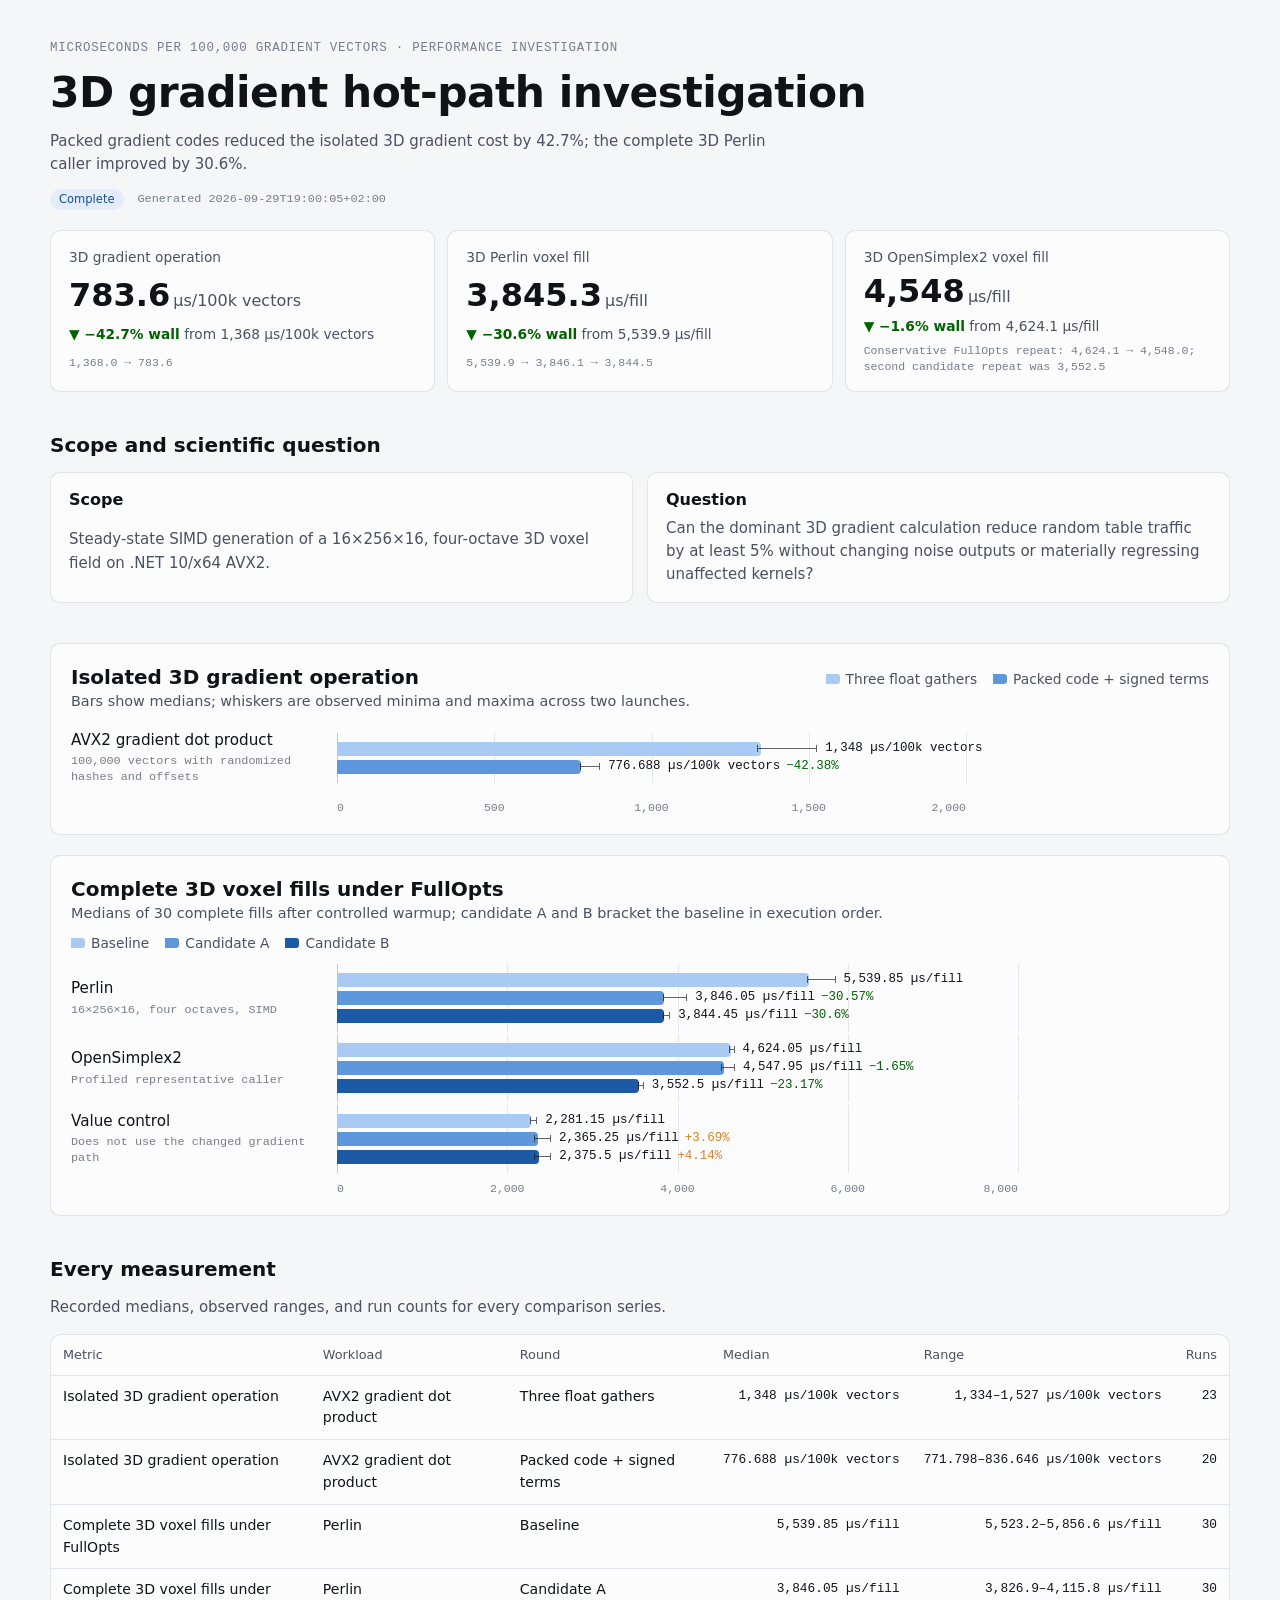
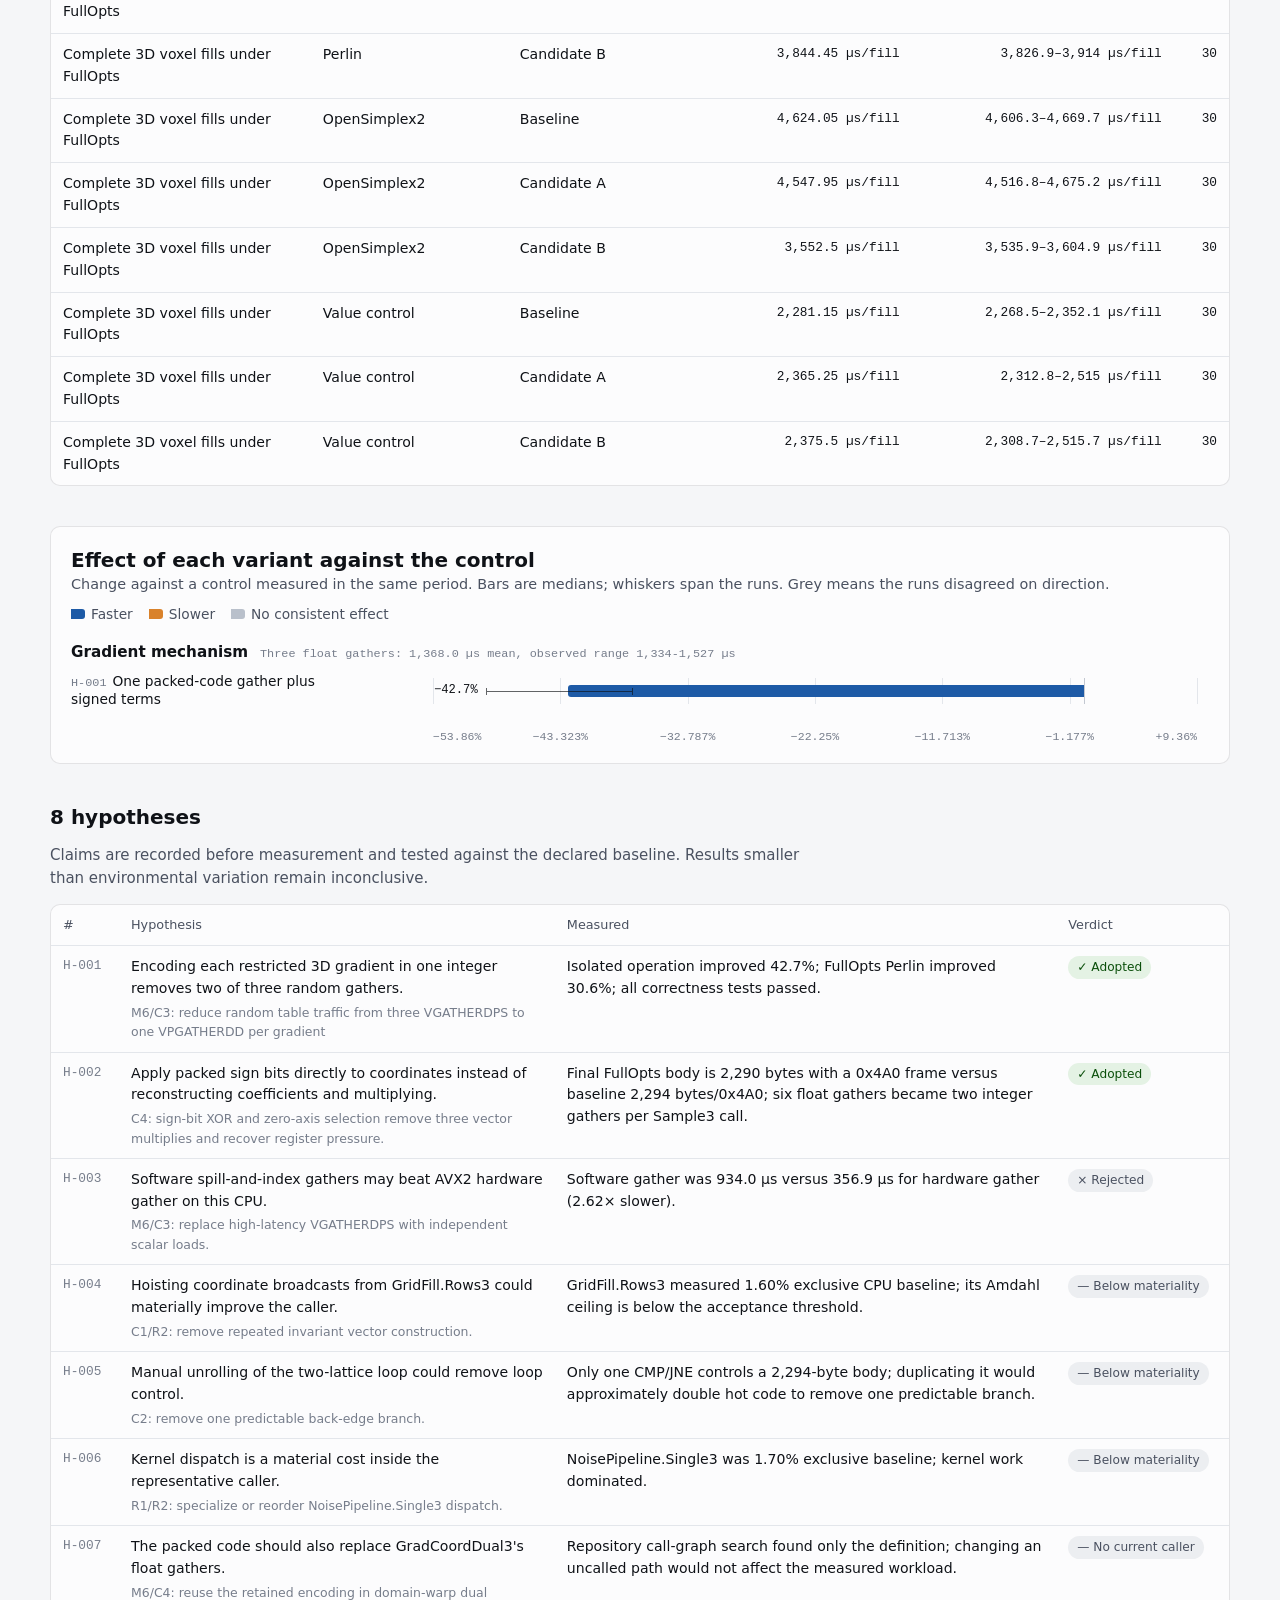
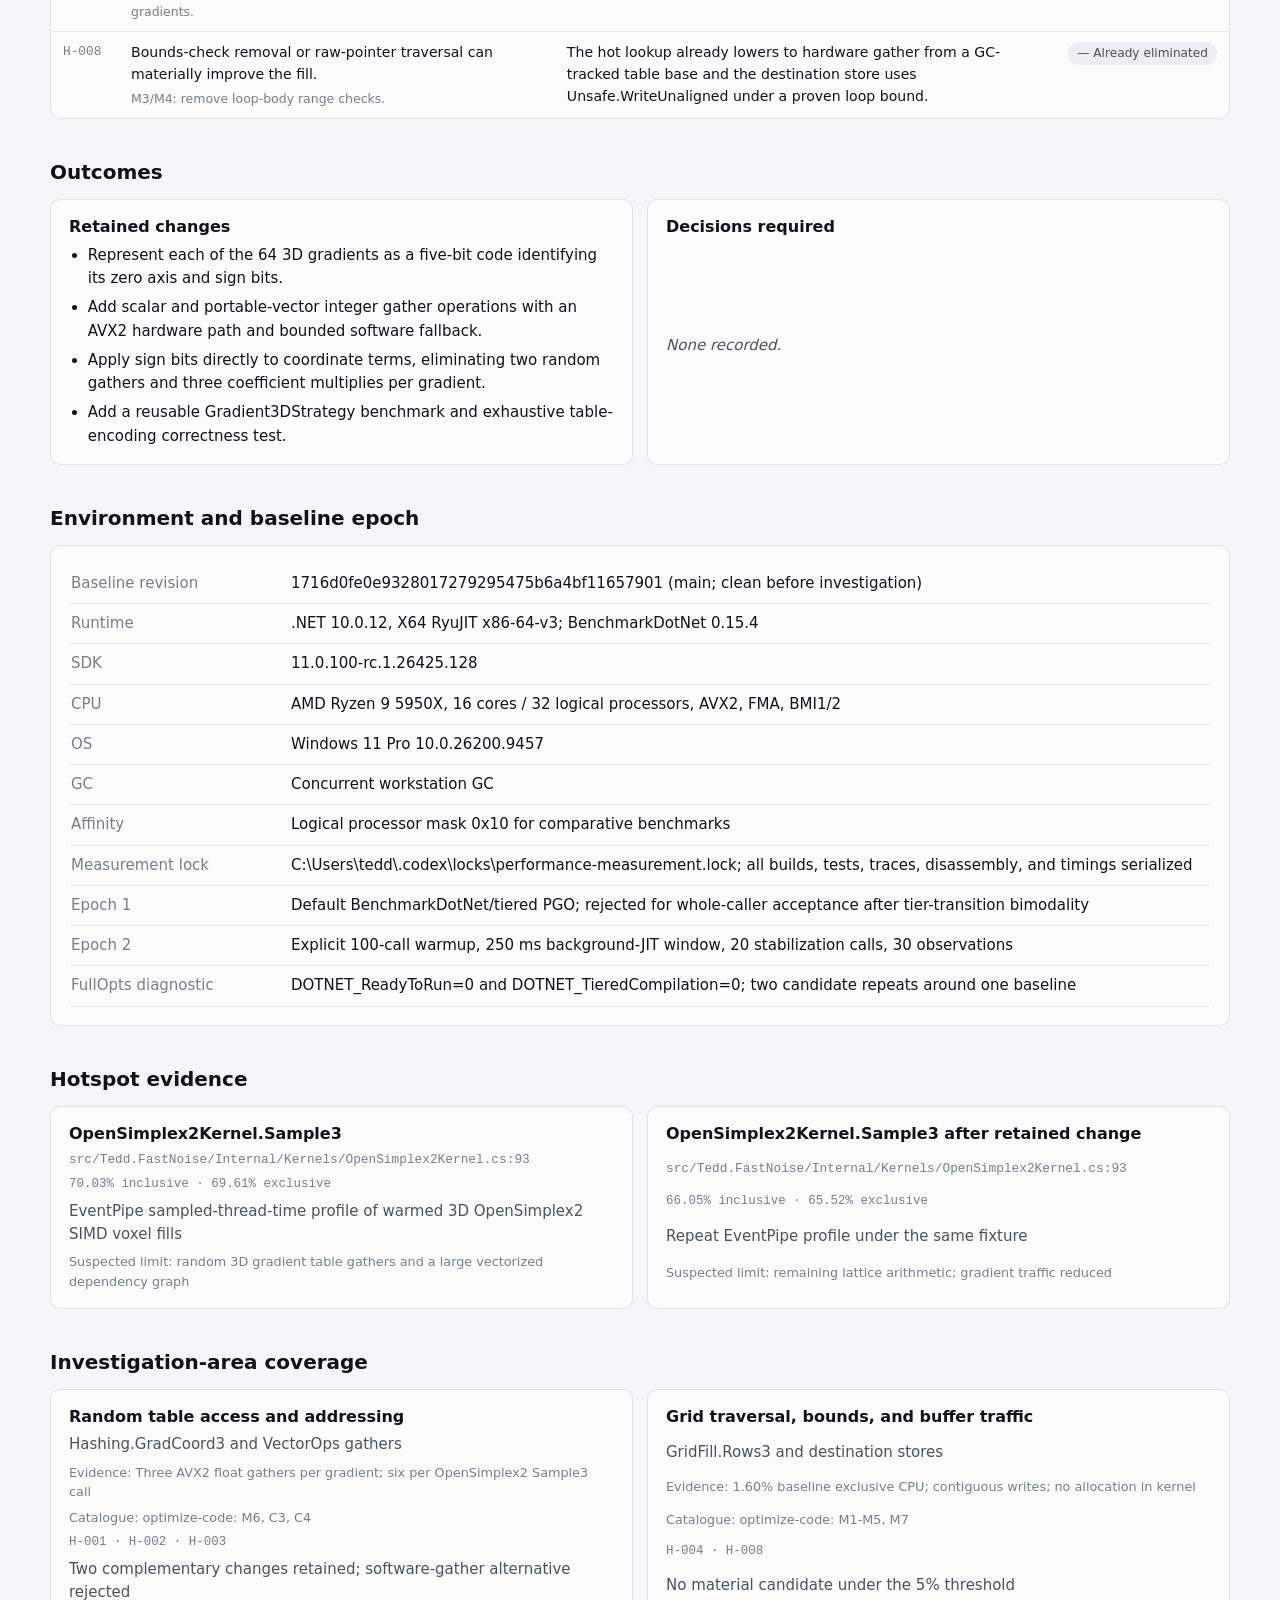
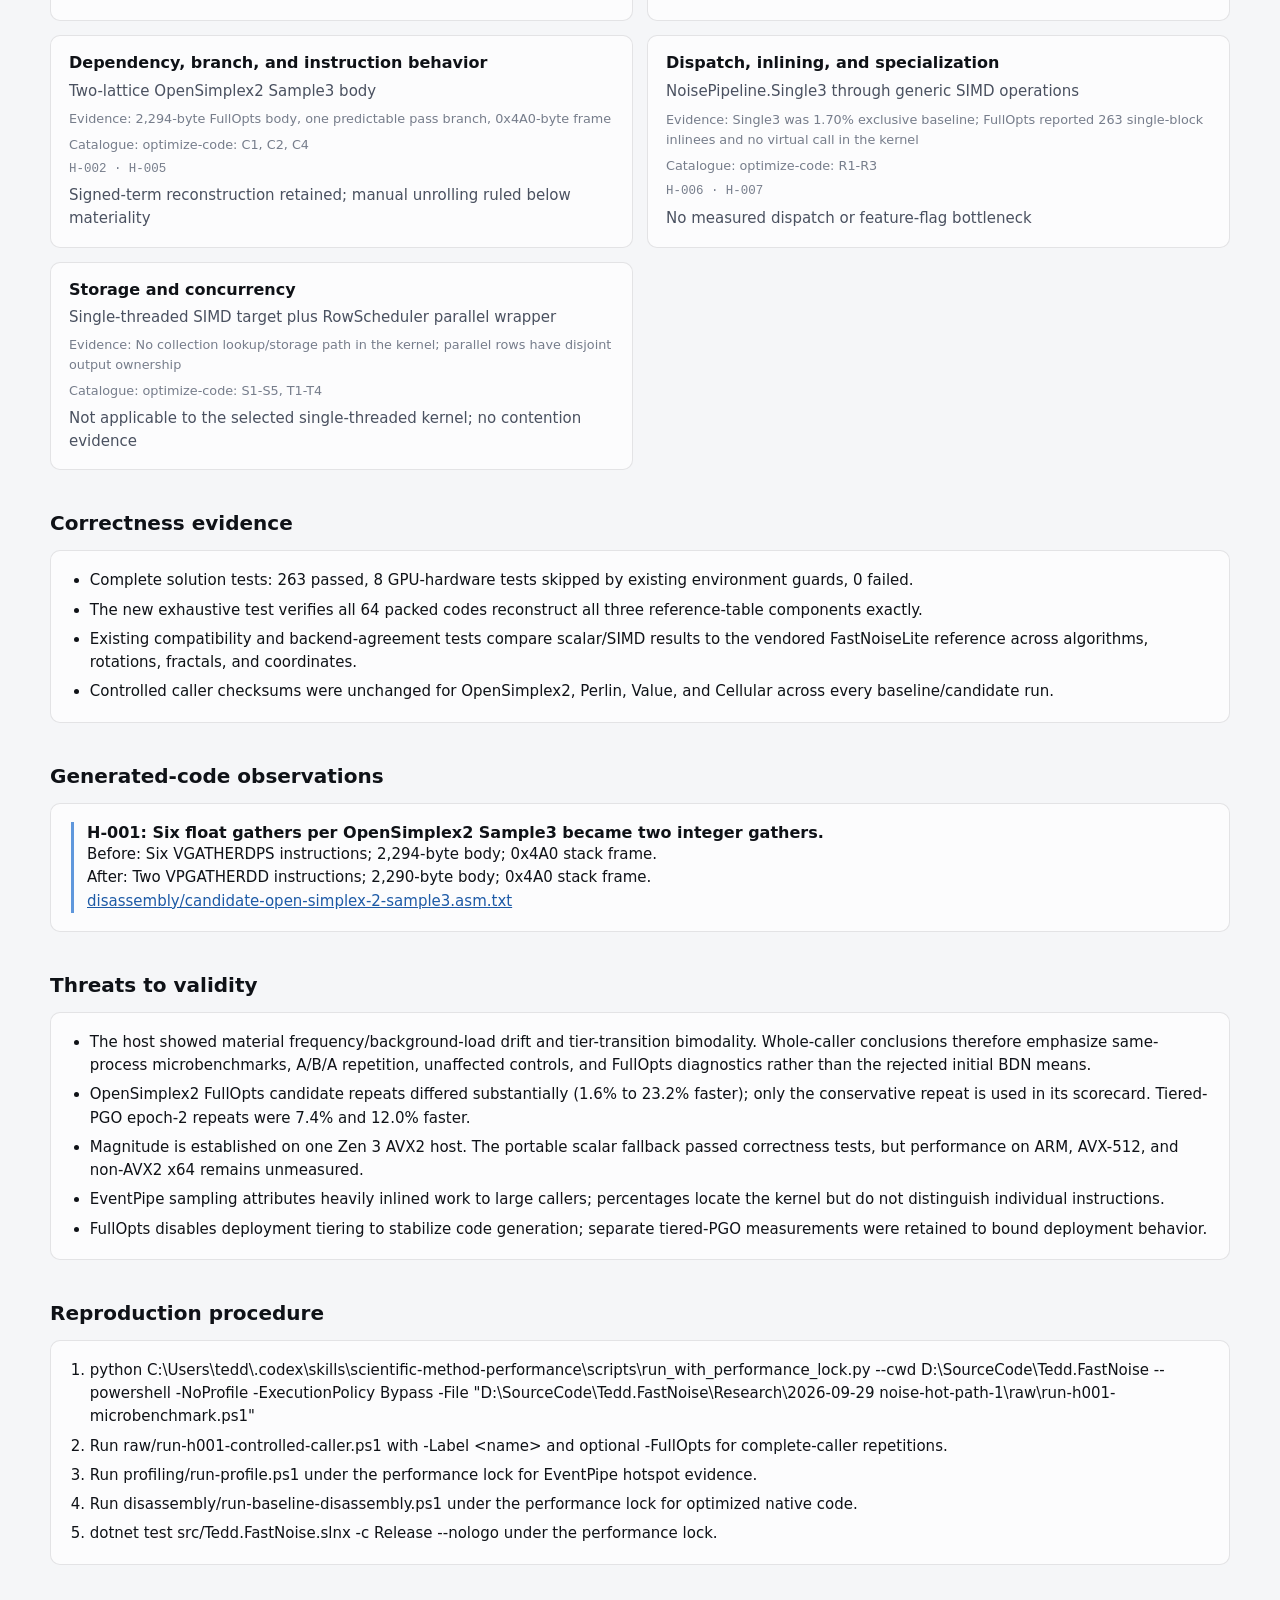
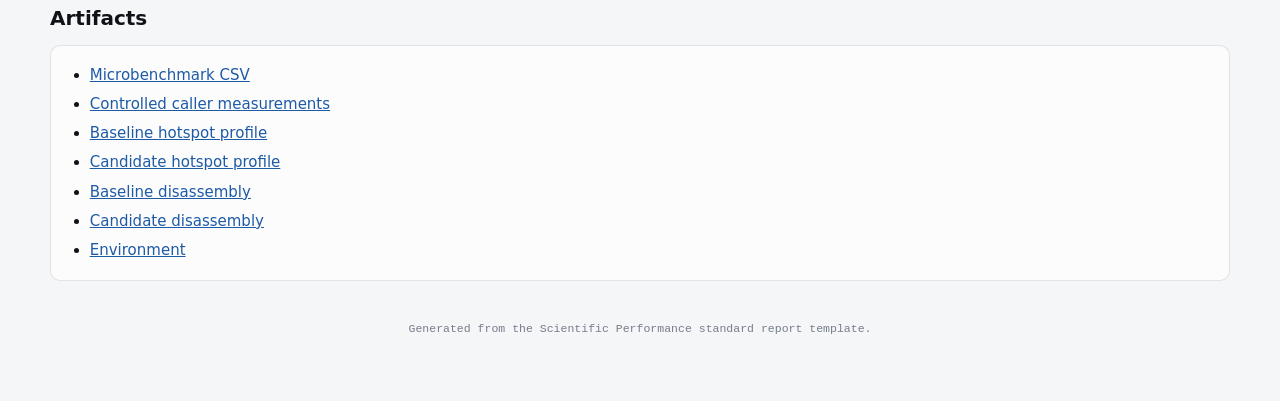
==== Research/2026-09-29 noise-hot-path-1/report.html @ 99c2c69d "Optimize 3D gradient gathers" ====
<!doctype html>
<html lang="en">
<head>
  <meta charset="utf-8">
  <meta name="viewport" content="width=device-width,initial-scale=1,viewport-fit=cover">
  <title>Scientific performance report</title>
  <style>
    :root {
      color-scheme: light;
      --page: #f5f6f8;
      --surface: #fcfcfd;
      --ink: #0f1217;
      --ink-2: #4a5160;
      --muted: #767d8b;
      --grid: #e3e6eb;
      --axis: #c3c8d1;
      --hairline: rgba(15, 18, 23, .10);
      --before: #a9cbf3;
      --mid: #5f97dc;
      --after: #1d5aa6;
      --good: #006300;
      --slower: #d9822b;
      --noeffect: #b9c0cb;
      --adopted-bg: #e4f2e4;
      --adopted-ink: #0b4f0b;
      --decision-bg: #fbf0da;
      --decision-ink: #6b4a00;
      --info-bg: #e3edfb;
      --info-ink: #184f95;
      --neutral-bg: #eceef1;
      --neutral-ink: #4a5160;
      --sans: "IBM Plex Sans", Inter, ui-sans-serif, system-ui, -apple-system, "Segoe UI", sans-serif;
      --mono: "IBM Plex Mono", "SFMono-Regular", Consolas, ui-monospace, monospace;
    }

    * { box-sizing: border-box; }
    body {
      margin: 0;
      padding: 40px 16px 64px;
      background: var(--page);
      color: var(--ink);
      font: 15px/1.55 var(--sans);
    }
    a { color: var(--after); overflow-wrap: anywhere; }
    code, .mono { font-family: var(--mono); font-size: .86em; }
    h1, h2, h3 { margin: 0; font-weight: 600; text-wrap: balance; }
    h1 { font-size: clamp(1.9rem, 1.25rem + 2vw, 2.65rem); line-height: 1.15; letter-spacing: -.012em; }
    h2 { font-size: 1.25rem; line-height: 1.3; }
    h3 { font-size: 1rem; line-height: 1.35; }
    p { margin: 0; }
    ul, ol { margin: 0; padding-left: 1.25em; display: grid; gap: 6px; }

    .wrap { max-width: 1180px; margin: 0 auto; display: grid; gap: 40px; }
    .report-head { display: grid; gap: 12px; }
    .eyebrow { font: .78rem/1.4 var(--mono); letter-spacing: .06em; text-transform: uppercase; color: var(--muted); }
    .lede { color: var(--ink-2); max-width: 78ch; }
    .meta { display: flex; flex-wrap: wrap; gap: 8px 14px; align-items: center; color: var(--muted); font: .74rem/1.4 var(--mono); }
    .report-status { display: inline-flex; padding: 2px 9px; border-radius: 999px; background: var(--info-bg); color: var(--info-ink); font: 500 .72rem/1.5 var(--sans); text-transform: capitalize; }

    .kpis { display: grid; grid-template-columns: repeat(auto-fit, minmax(210px, 1fr)); gap: 12px; margin-top: 8px; }
    .kpi, .card, .chart, .table-wrap, .panel {
      background: var(--surface);
      border: 1px solid var(--hairline);
      border-radius: 10px;
    }
    .kpi { padding: 16px 18px; display: grid; gap: 6px; }
    .kpi-label { color: var(--ink-2); font-size: .86rem; }
    .kpi-value { font-size: 2rem; font-weight: 600; line-height: 1.1; font-variant-numeric: tabular-nums; }
    .kpi-value small { margin-left: 3px; color: var(--ink-2); font-size: 1rem; font-weight: 500; }
    .kpi-delta { color: var(--ink-2); font-size: .86rem; }
    .kpi-delta strong { font-weight: 600; }
    .kpi-delta .good { color: var(--good); }
    .kpi-delta .bad { color: var(--slower); }
    .kpi-steps { color: var(--muted); font: .72rem/1.4 var(--mono); }

    section { display: grid; gap: 14px; }
    section > p { color: var(--ink-2); max-width: 82ch; }
    .panel { padding: 18px 20px; }
    .scope-grid, .evidence-grid, .outcome-grid { display: grid; grid-template-columns: repeat(2, minmax(0, 1fr)); gap: 14px; }
    .card { padding: 16px 18px; display: grid; gap: 6px; min-width: 0; }
    .card p { color: var(--ink-2); }
    .card .small, .small { color: var(--muted); font-size: .8rem; }
    .card .metric { font: 500 .78rem/1.4 var(--mono); color: var(--muted); }

    .charts { display: grid; gap: 20px; }
    .chart { margin: 0; padding: 20px 20px 16px; display: grid; gap: 16px; overflow-x: auto; overflow-y: hidden; }
    .chart-head { display: flex; flex-wrap: wrap; gap: 8px 24px; align-items: baseline; justify-content: space-between; }
    .chart-head p { color: var(--ink-2); font-size: .9rem; }
    .legend { display: flex; gap: 16px; flex-wrap: wrap; color: var(--ink-2); font-size: .86rem; }
    .legend span { display: inline-flex; align-items: center; gap: 6px; }
    .swatch { width: 14px; height: 10px; border-radius: 0 3px 3px 0; display: inline-block; background: var(--swatch); }

    .plot { display: grid; gap: 14px; }
    .chart-row { display: grid; grid-template-columns: minmax(160px, 250px) 1fr; gap: 16px; align-items: center; }
    .row-label { display: grid; gap: 2px; }
    .row-label b { font-weight: 500; font-size: .95rem; }
    .row-label small { color: var(--muted); font: .74rem/1.35 var(--mono); }
    .track { position: relative; min-width: 0; }
    .bar-plot-area { position: relative; display: grid; gap: 2px; margin-right: var(--bar-label-gutter, 0px); padding-block: 2px; }
    .gridline { position: absolute; z-index: 0; top: -6px; bottom: -6px; width: 1px; background: var(--grid); }
    .gridline.zero { background: var(--axis); }
    .bar-line { position: relative; height: 16px; }
    .bar { position: absolute; z-index: 1; left: 0; top: 1px; height: 14px; border-radius: 0 4px 4px 0; background: var(--bar-color); }
    .whisker { position: absolute; z-index: 2; top: 7px; height: 1px; background: var(--ink); opacity: .65; pointer-events: none; }
    .whisker::before, .whisker::after { content: ""; position: absolute; top: -3px; width: 1px; height: 7px; background: var(--ink); }
    .whisker::before { left: 0; }
    .whisker::after { right: 0; }
    .bar-value { position: absolute; z-index: 3; top: -1px; color: var(--ink-2); font: .78rem/1.4 var(--mono); white-space: nowrap; font-variant-numeric: tabular-nums; }
    .bar-value strong { color: var(--ink); font-weight: 500; }
    .bar-value .improve { color: var(--good); margin-left: 6px; }
    .bar-value .regress { color: var(--slower); margin-left: 6px; }
    .axis { display: grid; grid-template-columns: minmax(160px, 250px) 1fr; gap: 16px; }
    .axis-ticks { position: relative; height: 18px; color: var(--muted); font: .72rem/1.4 var(--mono); font-variant-numeric: tabular-nums; }
    .axis-ticks span { position: absolute; transform: translateX(-50%); }
    .axis-ticks span:first-child { transform: none; }
    .axis-ticks span:last-child { transform: translateX(-100%); }
    .axis .axis-ticks { margin-right: var(--bar-label-gutter, 0px); }

    .effects { display: grid; gap: 20px; }
    .effect-group { display: grid; gap: 8px; }
    .effect-head { display: flex; flex-wrap: wrap; gap: 4px 12px; align-items: baseline; }
    .effect-head b { font-weight: 600; font-size: .95rem; }
    .effect-head small { color: var(--muted); font: .74rem/1.4 var(--mono); }
    .effect-row { display: grid; grid-template-columns: minmax(170px, 290px) 1fr; gap: 16px; align-items: center; }
    .effect-label { font-size: .86rem; line-height: 1.3; }
    .effect-label .id { margin-right: 6px; color: var(--muted); font: .74rem/1.3 var(--mono); }
    .effect-track { position: relative; height: 18px; }
    .effect-plot-area { position: absolute; inset: 0 var(--effect-right-gutter, 0px) 0 var(--effect-left-gutter, 0px); }
    .effect-bar { position: absolute; z-index: 1; top: 3px; height: 12px; }
    .effect-bar.faster { background: var(--after); border-radius: 3px 0 0 3px; }
    .effect-bar.slower { background: var(--slower); border-radius: 0 3px 3px 0; }
    .effect-bar.mixed { background: var(--noeffect); }
    .effect-grid, .effect-zero { position: absolute; z-index: 0; top: -4px; bottom: -4px; width: 1px; background: var(--grid); }
    .effect-zero { background: var(--axis); }
    .effect-whisker { position: absolute; z-index: 2; top: 9px; height: 1px; background: var(--ink); opacity: .65; }
    .effect-whisker::before, .effect-whisker::after { content: ""; position: absolute; top: -3px; width: 1px; height: 7px; background: var(--ink); }
    .effect-whisker::before { left: 0; }
    .effect-whisker::after { right: 0; }
    .effect-value { position: absolute; z-index: 3; top: 0; color: var(--ink-2); font: .76rem/1.4 var(--mono); white-space: nowrap; font-variant-numeric: tabular-nums; }
    .effect-value strong { color: var(--ink); font-weight: 500; }
    .effect-axis { display: grid; grid-template-columns: minmax(170px, 290px) 1fr; gap: 16px; }
    .effect-axis .axis-ticks { margin-left: var(--effect-left-gutter, 0px); margin-right: var(--effect-right-gutter, 0px); }

    .table-wrap { overflow-x: auto; }
    table { width: 100%; border-collapse: collapse; font-size: .88rem; }
    th, td { padding: 10px 12px; border-bottom: 1px solid var(--grid); text-align: left; vertical-align: top; }
    thead th { color: var(--ink-2); font-size: .8rem; font-weight: 500; white-space: nowrap; }
    tbody tr:last-child td { border-bottom: 0; }
    td.id { color: var(--muted); font: .8rem/1.5 var(--mono); white-space: nowrap; }
    td.num { text-align: right; font: .8rem/1.5 var(--mono); white-space: nowrap; font-variant-numeric: tabular-nums; }
    .hypothesis-table { min-width: 820px; }
    .hypothesis-table th:nth-child(1) { width: 68px; }
    .hypothesis-table th:nth-child(2) { width: 37%; }
    .hypothesis-table th:nth-child(4) { width: 160px; }
    .cell-note { margin-top: 3px; color: var(--muted); font-size: .78rem; }
    .chip { display: inline-flex; align-items: center; gap: 5px; padding: 2px 9px; border-radius: 999px; font-size: .76rem; font-weight: 500; white-space: nowrap; }
    .chip.retained { background: var(--adopted-bg); color: var(--adopted-ink); }
    .chip.decision-required, .chip.inconclusive { background: var(--decision-bg); color: var(--decision-ink); }
    .chip.pending { background: var(--info-bg); color: var(--info-ink); }
    .chip.rejected, .chip.blocked, .chip.not-applicable { background: var(--neutral-bg); color: var(--neutral-ink); }

    dl { display: grid; grid-template-columns: minmax(150px, 220px) 1fr; margin: 0; }
    dt, dd { margin: 0; padding: 8px 0; border-bottom: 1px solid var(--grid); }
    dt { padding-right: 18px; color: var(--muted); font-weight: 500; }
    .code-note { padding-left: 13px; border-left: 3px solid var(--mid); }
    .code-note + .code-note { margin-top: 14px; }
    .empty { color: var(--muted); font-style: italic; }
    footer { color: var(--muted); text-align: center; font: .72rem/1.4 var(--mono); }

    @media (max-width: 700px) {
      body { padding: 24px 10px 48px; }
      .wrap { gap: 30px; }
      .kpis { grid-template-columns: repeat(2, minmax(0, 1fr)); gap: 8px; }
      .kpi { padding: 12px; }
      .kpi-value { font-size: 1.6rem; }
      .kpi-steps { display: none; }
      .scope-grid, .evidence-grid, .outcome-grid { grid-template-columns: 1fr; }
      .chart { padding: 16px 12px 14px; }
      .chart-row, .axis, .effect-row, .effect-axis { grid-template-columns: 1fr; gap: 5px; }
      .axis > div:first-child, .effect-axis > div:first-child { display: none; }
      .effect-value .secondary { display: none; }
      dl { grid-template-columns: 1fr; }
      dt { padding-bottom: 0; border-bottom: 0; }
    }

    @media print {
      body { padding: 0; background: #fff; font-size: 11px; }
      .wrap { max-width: none; gap: 18px; }
      .chart, .table-wrap, .panel, .kpi, .card { break-inside: avoid; background: #fff; }
      a { color: inherit; text-decoration: none; }
    }
  </style>
</head>
<body>
  <main class="wrap">
    <header class="report-head">
      <p class="eyebrow" id="eyebrow"></p>
      <h1 id="title"></h1>
      <p class="lede" id="headline"></p>
      <div class="meta"><span class="report-status" id="status"></span><span id="generated"></span></div>
      <div class="kpis" id="scorecards" aria-label="Performance outcomes"></div>
    </header>

    <section>
      <h2>Scope and scientific question</h2>
      <div class="scope-grid">
        <article class="card"><h3>Scope</h3><p id="scope"></p></article>
        <article class="card"><h3>Question</h3><p id="question"></p></article>
      </div>
    </section>

    <div class="charts" id="charts"></div>

    <section id="measurements-section">
      <h2>Every measurement</h2>
      <p>Recorded medians, observed ranges, and run counts for every comparison series.</p>
      <div class="table-wrap"><table id="measurements-table"><thead><tr><th>Metric</th><th>Workload</th><th>Round</th><th class="num">Median</th><th class="num">Range</th><th class="num">Runs</th></tr></thead><tbody></tbody></table></div>
    </section>

    <figure class="chart" id="effects-chart">
      <div class="chart-head">
        <div><h2>Effect of each variant against the control</h2><p>Change against a control measured in the same period. Bars are medians; whiskers span the runs. Grey means the runs disagreed on direction.</p></div>
        <div class="legend" aria-hidden="true"><span><i class="swatch" style="--swatch:var(--after)"></i>Faster</span><span><i class="swatch" style="--swatch:var(--slower)"></i>Slower</span><span><i class="swatch" style="--swatch:var(--noeffect)"></i>No consistent effect</span></div>
      </div>
      <div class="effects" id="effects"></div>
    </figure>

    <section>
      <h2 id="hypothesis-title">Hypotheses</h2>
      <p>Claims are recorded before measurement and tested against the declared baseline. Results smaller than environmental variation remain inconclusive.</p>
      <div class="table-wrap"><table class="hypothesis-table"><thead><tr><th>#</th><th>Hypothesis</th><th>Measured</th><th>Verdict</th></tr></thead><tbody id="hypotheses"></tbody></table></div>
    </section>

    <section>
      <h2>Outcomes</h2>
      <div class="outcome-grid">
        <article class="card"><h3>Retained changes</h3><div id="retainedChanges"></div></article>
        <article class="card"><h3>Decisions required</h3><div id="decisions"></div></article>
      </div>
    </section>

    <section>
      <h2>Environment and baseline epoch</h2>
      <div class="panel"><dl id="environment"></dl></div>
    </section>

    <section>
      <h2>Hotspot evidence</h2>
      <div class="evidence-grid" id="hotspots"></div>
    </section>

    <section>
      <h2>Investigation-area coverage</h2>
      <div class="evidence-grid" id="areas"></div>
    </section>

    <section>
      <h2>Correctness evidence</h2>
      <div class="panel" id="correctness"></div>
    </section>

    <section>
      <h2>Generated-code observations</h2>
      <div class="panel" id="generatedCode"></div>
    </section>

    <section>
      <h2>Threats to validity</h2>
      <div class="panel" id="validityThreats"></div>
    </section>

    <section>
      <h2>Reproduction procedure</h2>
      <div class="panel" id="reproduction"></div>
    </section>

    <section>
      <h2>Artifacts</h2>
      <div class="panel" id="artifacts"></div>
    </section>

    <footer>Generated from the Scientific Performance standard report template.</footer>
  </main>

  <script id="report-data" type="application/json">{"title":"3D gradient hot-path investigation","generatedAt":"2026-09-29T19:00:05+02:00","status":"complete","scope":"Steady-state SIMD generation of a 16×256×16, four-octave 3D voxel field on .NET 10/x64 AVX2.","question":"Can the dominant 3D gradient calculation reduce random table traffic by at least 5% without changing noise outputs or materially regressing unaffected kernels?","primaryMetric":"microseconds per 100,000 gradient vectors","summary":{"baseline":1368.0,"final":783.6,"unit":"µs/100k vectors","changePercent":-42.7,"headline":"Packed gradient codes reduced the isolated 3D gradient cost by 42.7%; the complete 3D Perlin caller improved by 30.6%."},"scorecards":[{"title":"3D gradient operation","value":783.6,"unit":"µs/100k vectors","wallChangePercent":-42.7,"baseline":1368.0,"progression":"1,368.0 → 783.6"},{"title":"3D Perlin voxel fill","value":3845.3,"unit":"µs/fill","wallChangePercent":-30.6,"baseline":5539.9,"progression":"5,539.9 → 3,846.1 → 3,844.5"},{"title":"3D OpenSimplex2 voxel fill","value":4548.0,"unit":"µs/fill","wallChangePercent":-1.6,"baseline":4624.1,"progression":"Conservative FullOpts repeat: 4,624.1 → 4,548.0; second candidate repeat was 3,552.5"}],"environment":[{"label":"Baseline revision","value":"1716d0fe0e9328017279295475b6a4bf11657901 (main; clean before investigation)"},{"label":"Runtime","value":".NET 10.0.12, X64 RyuJIT x86-64-v3; BenchmarkDotNet 0.15.4"},{"label":"SDK","value":"11.0.100-rc.1.26425.128"},{"label":"CPU","value":"AMD Ryzen 9 5950X, 16 cores / 32 logical processors, AVX2, FMA, BMI1/2"},{"label":"OS","value":"Windows 11 Pro 10.0.26200.9457"},{"label":"GC","value":"Concurrent workstation GC"},{"label":"Affinity","value":"Logical processor mask 0x10 for comparative benchmarks"},{"label":"Measurement lock","value":"C:\\Users\\tedd\\.codex\\locks\\performance-measurement.lock; all builds, tests, traces, disassembly, and timings serialized"},{"label":"Epoch 1","value":"Default BenchmarkDotNet/tiered PGO; rejected for whole-caller acceptance after tier-transition bimodality"},{"label":"Epoch 2","value":"Explicit 100-call warmup, 250 ms background-JIT window, 20 stabilization calls, 30 observations"},{"label":"FullOpts diagnostic","value":"DOTNET_ReadyToRun=0 and DOTNET_TieredCompilation=0; two candidate repeats around one baseline"}],"hotspots":[{"name":"OpenSimplex2Kernel.Sample3","location":"src/Tedd.FastNoise/Internal/Kernels/OpenSimplex2Kernel.cs:93","inclusivePercent":70.03,"exclusivePercent":69.61,"evidence":"EventPipe sampled-thread-time profile of warmed 3D OpenSimplex2 SIMD voxel fills","limit":"random 3D gradient table gathers and a large vectorized dependency graph"},{"name":"OpenSimplex2Kernel.Sample3 after retained change","location":"src/Tedd.FastNoise/Internal/Kernels/OpenSimplex2Kernel.cs:93","inclusivePercent":66.05,"exclusivePercent":65.52,"evidence":"Repeat EventPipe profile under the same fixture","limit":"remaining lattice arithmetic; gradient traffic reduced"}],"areas":[{"name":"Random table access and addressing","boundary":"Hashing.GradCoord3 and VectorOps gathers","evidence":"Three AVX2 float gathers per gradient; six per OpenSimplex2 Sample3 call","catalogue":"optimize-code: M6, C3, C4","hypothesisIds":["H-001","H-002","H-003"],"disposition":"Two complementary changes retained; software-gather alternative rejected"},{"name":"Grid traversal, bounds, and buffer traffic","boundary":"GridFill.Rows3 and destination stores","evidence":"1.60% baseline exclusive CPU; contiguous writes; no allocation in kernel","catalogue":"optimize-code: M1-M5, M7","hypothesisIds":["H-004","H-008"],"disposition":"No material candidate under the 5% threshold"},{"name":"Dependency, branch, and instruction behavior","boundary":"Two-lattice OpenSimplex2 Sample3 body","evidence":"2,294-byte FullOpts body, one predictable pass branch, 0x4A0-byte frame","catalogue":"optimize-code: C1, C2, C4","hypothesisIds":["H-002","H-005"],"disposition":"Signed-term reconstruction retained; manual unrolling ruled below materiality"},{"name":"Dispatch, inlining, and specialization","boundary":"NoisePipeline.Single3 through generic SIMD operations","evidence":"Single3 was 1.70% exclusive baseline; FullOpts reported 263 single-block inlinees and no virtual call in the kernel","catalogue":"optimize-code: R1-R3","hypothesisIds":["H-006","H-007"],"disposition":"No measured dispatch or feature-flag bottleneck"},{"name":"Storage and concurrency","boundary":"Single-threaded SIMD target plus RowScheduler parallel wrapper","evidence":"No collection lookup/storage path in the kernel; parallel rows have disjoint output ownership","catalogue":"optimize-code: S1-S5, T1-T4","hypothesisIds":[],"disposition":"Not applicable to the selected single-threaded kernel; no contention evidence"}],"series":[{"title":"Isolated 3D gradient operation","description":"Bars show medians; whiskers are observed minima and maxima across two launches.","unit":"µs/100k vectors","lowerIsBetter":true,"rounds":["Three float gathers","Packed code + signed terms"],"rows":[{"label":"AVX2 gradient dot product","detail":"100,000 vectors with randomized hashes and offsets","measurements":[{"median":1348.0,"min":1334.0,"max":1527.0,"n":23},{"median":776.688,"min":771.798,"max":836.646,"n":20,"changePercent":-42.38}]}]},{"title":"Complete 3D voxel fills under FullOpts","description":"Medians of 30 complete fills after controlled warmup; candidate A and B bracket the baseline in execution order.","unit":"µs/fill","lowerIsBetter":true,"rounds":["Baseline","Candidate A","Candidate B"],"rows":[{"label":"Perlin","detail":"16×256×16, four octaves, SIMD","measurements":[{"median":5539.85,"min":5523.2,"max":5856.6,"n":30},{"median":3846.05,"min":3826.9,"max":4115.8,"n":30,"changePercent":-30.57},{"median":3844.45,"min":3826.9,"max":3914.0,"n":30,"changePercent":-30.6}]},{"label":"OpenSimplex2","detail":"Profiled representative caller","measurements":[{"median":4624.05,"min":4606.3,"max":4669.7,"n":30},{"median":4547.95,"min":4516.8,"max":4675.2,"n":30,"changePercent":-1.65},{"median":3552.5,"min":3535.9,"max":3604.9,"n":30,"changePercent":-23.17}]},{"label":"Value control","detail":"Does not use the changed gradient path","measurements":[{"median":2281.15,"min":2268.5,"max":2352.1,"n":30},{"median":2365.25,"min":2312.8,"max":2515.0,"n":30,"changePercent":3.69},{"median":2375.5,"min":2308.7,"max":2515.7,"n":30,"changePercent":4.14}]}]}],"effectGroups":[{"name":"Gradient mechanism","control":"Three float gathers: 1,368.0 µs mean, observed range 1,334-1,527 µs","items":[{"hypothesisId":"H-001","label":"One packed-code gather plus signed terms","effect":-0.427,"range":[-0.495,-0.373],"note":"AVX2; same-process BenchmarkDotNet comparison"}]}],"hypotheses":[{"id":"H-001","claim":"Encoding each restricted 3D gradient in one integer removes two of three random gathers.","mechanism":"M6/C3: reduce random table traffic from three VGATHERDPS to one VPGATHERDD per gradient","prediction":"At least 5% lower median gradient time and complete 3D caller time.","falsification":"Less than 5% repeatable gain, changed outputs, or a material control regression.","change":"Added GradientCodes3D and integer gather support; GradCoord3 decodes one packed code.","result":"Isolated operation improved 42.7%; FullOpts Perlin improved 30.6%; all correctness tests passed.","effectPercent":-42.7,"state":"retained","decision":"Adopted","evidence":["raw/h001-gradient-bdn/results/Tedd.FastNoise.Benchmark.Benchmarks.Gradient3DStrategy-report.csv","disassembly/candidate-open-simplex-2-sample3.asm.txt"],"risks":["AVX2-specific magnitude; software fallback is correctness-tested but not separately benchmarked on ARM/AVX-512 hardware."]},{"id":"H-002","parentId":"H-001","claim":"Apply packed sign bits directly to coordinates instead of reconstructing coefficients and multiplying.","mechanism":"C4: sign-bit XOR and zero-axis selection remove three vector multiplies and recover register pressure.","prediction":"Preserve H-001's gather reduction without increasing the OpenSimplex2 frame or code size.","falsification":"A larger frame/code body, output mismatch, or loss of caller benefit.","change":"Decode gradient signs with FlipSign on xd/yd/zd and select only the zero component.","result":"Final FullOpts body is 2,290 bytes with a 0x4A0 frame versus baseline 2,294 bytes/0x4A0; six float gathers became two integer gathers per Sample3 call.","state":"retained","decision":"Adopted","evidence":["disassembly/baseline-open-simplex-2-sample3.asm.txt","disassembly/candidate-open-simplex-2-sample3.asm.txt"],"risks":[]},{"id":"H-003","claim":"Software spill-and-index gathers may beat AVX2 hardware gather on this CPU.","mechanism":"M6/C3: replace high-latency VGATHERDPS with independent scalar loads.","prediction":"Lower GatherStrategy time than the shipped AVX2 path.","falsification":"Software gather is slower beyond noise.","change":"No library change; compared existing VectorOps.GatherSoftware control.","result":"Software gather was 934.0 µs versus 356.9 µs for hardware gather (2.62× slower).","effectPercent":161.7,"state":"rejected","decision":"Rejected","evidence":["raw/baseline-bdn/gather/results/Tedd.FastNoise.Benchmark.Benchmarks.GatherStrategy-report.csv"],"risks":[]},{"id":"H-004","claim":"Hoisting coordinate broadcasts from GridFill.Rows3 could materially improve the caller.","mechanism":"C1/R2: remove repeated invariant vector construction.","prediction":"At least 5% complete-caller reduction.","falsification":"Grid traversal has less than 5% exclusive contribution.","change":"None.","result":"GridFill.Rows3 measured 1.60% exclusive CPU baseline; its Amdahl ceiling is below the acceptance threshold.","state":"not-applicable","decision":"Below materiality","evidence":["profiling/voxel-open-simplex-2-topn.txt"],"risks":[]},{"id":"H-005","claim":"Manual unrolling of the two-lattice loop could remove loop control.","mechanism":"C2: remove one predictable back-edge branch.","prediction":"At least 5% complete-caller reduction.","falsification":"The removable control is negligible relative to duplicated kernel code.","change":"None.","result":"Only one CMP/JNE controls a 2,294-byte body; duplicating it would approximately double hot code to remove one predictable branch.","state":"not-applicable","decision":"Below materiality","evidence":["disassembly/baseline-open-simplex-2-sample3.asm.txt"],"risks":[]},{"id":"H-006","claim":"Kernel dispatch is a material cost inside the representative caller.","mechanism":"R1/R2: specialize or reorder NoisePipeline.Single3 dispatch.","prediction":"Dispatch contributes at least 5% exclusive CPU.","falsification":"Measured exclusive contribution below 5% with direct kernel attribution dominant.","change":"None.","result":"NoisePipeline.Single3 was 1.70% exclusive baseline; kernel work dominated.","state":"not-applicable","decision":"Below materiality","evidence":["profiling/voxel-open-simplex-2-topn.txt"],"risks":[]},{"id":"H-007","claim":"The packed code should also replace GradCoordDual3's float gathers.","mechanism":"M6/C4: reuse the retained encoding in domain-warp dual gradients.","prediction":"Improve an exercised application caller.","falsification":"No production caller reaches GradCoordDual3 in the current repository.","change":"None.","result":"Repository call-graph search found only the definition; changing an uncalled path would not affect the measured workload.","state":"not-applicable","decision":"No current caller","evidence":[],"risks":[]},{"id":"H-008","claim":"Bounds-check removal or raw-pointer traversal can materially improve the fill.","mechanism":"M3/M4: remove loop-body range checks.","prediction":"At least 5% complete-caller reduction and visible range-check failure edges.","falsification":"Existing stores and gathers already use proven byrefs/pointers and the traversal is below 5% exclusive CPU.","change":"None.","result":"The hot lookup already lowers to hardware gather from a GC-tracked table base and the destination store uses Unsafe.WriteUnaligned under a proven loop bound.","state":"not-applicable","decision":"Already eliminated","evidence":["disassembly/baseline-open-simplex-2-sample3.asm.txt"],"risks":[]}],"retainedChanges":["Represent each of the 64 3D gradients as a five-bit code identifying its zero axis and sign bits.","Add scalar and portable-vector integer gather operations with an AVX2 hardware path and bounded software fallback.","Apply sign bits directly to coordinate terms, eliminating two random gathers and three coefficient multiplies per gradient.","Add a reusable Gradient3DStrategy benchmark and exhaustive table-encoding correctness test."],"decisions":[],"correctness":["Complete solution tests: 263 passed, 8 GPU-hardware tests skipped by existing environment guards, 0 failed.","The new exhaustive test verifies all 64 packed codes reconstruct all three reference-table components exactly.","Existing compatibility and backend-agreement tests compare scalar/SIMD results to the vendored FastNoiseLite reference across algorithms, rotations, fractals, and coordinates.","Controlled caller checksums were unchanged for OpenSimplex2, Perlin, Value, and Cellular across every baseline/candidate run."],"generatedCode":[{"hypothesisId":"H-001","summary":"Six float gathers per OpenSimplex2 Sample3 became two integer gathers.","before":"Six VGATHERDPS instructions; 2,294-byte body; 0x4A0 stack frame.","after":"Two VPGATHERDD instructions; 2,290-byte body; 0x4A0 stack frame.","artifact":"disassembly/candidate-open-simplex-2-sample3.asm.txt"}],"validityThreats":["The host showed material frequency/background-load drift and tier-transition bimodality. Whole-caller conclusions therefore emphasize same-process microbenchmarks, A/B/A repetition, unaffected controls, and FullOpts diagnostics rather than the rejected initial BDN means.","OpenSimplex2 FullOpts candidate repeats differed substantially (1.6% to 23.2% faster); only the conservative repeat is used in its scorecard. Tiered-PGO epoch-2 repeats were 7.4% and 12.0% faster.","Magnitude is established on one Zen 3 AVX2 host. The portable scalar fallback passed correctness tests, but performance on ARM, AVX-512, and non-AVX2 x64 remains unmeasured.","EventPipe sampling attributes heavily inlined work to large callers; percentages locate the kernel but do not distinguish individual instructions.","FullOpts disables deployment tiering to stabilize code generation; separate tiered-PGO measurements were retained to bound deployment behavior."],"reproduction":["python C:\\Users\\tedd\\.codex\\skills\\scientific-method-performance\\scripts\\run_with_performance_lock.py --cwd D:\\SourceCode\\Tedd.FastNoise -- powershell -NoProfile -ExecutionPolicy Bypass -File \"D:\\SourceCode\\Tedd.FastNoise\\Research\\2026-09-29 noise-hot-path-1\\raw\\run-h001-microbenchmark.ps1\"","Run raw/run-h001-controlled-caller.ps1 with -Label \u003cname\u003e and optional -FullOpts for complete-caller repetitions.","Run profiling/run-profile.ps1 under the performance lock for EventPipe hotspot evidence.","Run disassembly/run-baseline-disassembly.ps1 under the performance lock for optimized native code.","dotnet test src/Tedd.FastNoise.slnx -c Release --nologo under the performance lock."],"artifacts":[{"label":"Microbenchmark CSV","path":"raw/h001-gradient-bdn/results/Tedd.FastNoise.Benchmark.Benchmarks.Gradient3DStrategy-report.csv"},{"label":"Controlled caller measurements","path":"raw/"},{"label":"Baseline hotspot profile","path":"profiling/voxel-open-simplex-2-topn.txt"},{"label":"Candidate hotspot profile","path":"profiling/candidate-voxel-open-simplex-2-topn.txt"},{"label":"Baseline disassembly","path":"disassembly/baseline-open-simplex-2-sample3.asm.txt"},{"label":"Candidate disassembly","path":"disassembly/candidate-open-simplex-2-sample3.asm.txt"},{"label":"Environment","path":"raw/dotnet-info.txt"}]}</script>
  <script>
    (() => {
      "use strict";
      const data = JSON.parse(document.getElementById("report-data").textContent);
      const $ = id => document.getElementById(id);
      const text = (node, value) => { node.textContent = value ?? ""; return node; };
      const el = (tag, className, value) => {
        const node = document.createElement(tag);
        if (className) node.className = className;
        if (value !== undefined) text(node, value);
        return node;
      };
      const number = value => Number.isFinite(value) ? value.toLocaleString(undefined, { maximumFractionDigits: 3 }) : "—";
      const signedPercent = value => Number.isFinite(value) ? `${value > 0 ? "+" : value < 0 ? "−" : ""}${number(Math.abs(value))}%` : "—";
      const effectPercent = value => signedPercent(value * 100);
      const roundColors = ["var(--before)", "var(--mid)", "var(--after)", "#123d72", "#739ecf"];

      function niceMax(value) {
        if (!Number.isFinite(value) || value <= 0) return 1;
        const magnitude = 10 ** Math.floor(Math.log10(value));
        for (const step of [1, 1.2, 1.5, 2, 2.5, 3, 4, 5, 6, 8, 10]) {
          if (step * magnitude >= value) return step * magnitude;
        }
        return 10 * magnitude;
      }

      function safeHref(value) {
        if (typeof value !== "string") return "#";
        if (!/^[a-z][a-z0-9+.-]*:/i.test(value)) return value;
        try {
          const protocol = new URL(value).protocol;
          return ["http:", "https:", "file:"].includes(protocol) ? value : "#";
        } catch { return "#"; }
      }

      document.title = `${data.title} — Scientific performance report`;
      text($("eyebrow"), `${data.primaryMetric} · performance investigation`);
      text($("title"), data.title);
      text($("headline"), data.summary.headline);
      text($("status"), data.status.replaceAll("-", " "));
      text($("generated"), `Generated ${data.generatedAt}`);
      text($("scope"), data.scope);
      text($("question"), data.question);

      const scorecards = $("scorecards");
      if (!data.scorecards.length) {
        scorecards.append(el("p", "empty", "No headline measurements recorded."));
      }
      for (const item of data.scorecards) {
        const card = el("article", "kpi");
        card.append(el("div", "kpi-label", item.title));
        const value = el("div", "kpi-value", number(item.value));
        value.append(el("small", "", item.unit));
        card.append(value);
        const delta = el("div", "kpi-delta");
        if (Number.isFinite(item.wallChangePercent)) {
          const higherIsBetter = item.higherIsBetter === true;
          const good = higherIsBetter ? item.wallChangePercent > 0 : item.wallChangePercent < 0;
          const arrow = item.wallChangePercent > 0 ? "▲" : item.wallChangePercent < 0 ? "▼" : "◆";
          const primary = el("strong", good ? "good" : item.wallChangePercent === 0 ? "" : "bad", `${arrow} ${signedPercent(item.wallChangePercent)} ${item.changeLabel || "wall"}`);
          delta.append(primary);
          if (Number.isFinite(item.baseline)) delta.append(document.createTextNode(` from ${number(item.baseline)} ${item.unit}`));
        }
        if (item.secondaryMetric && Number.isFinite(item.secondaryChangePercent)) {
          delta.append(document.createTextNode(` · ${item.secondaryMetric} ${signedPercent(item.secondaryChangePercent)}`));
        }
        card.append(delta);
        if (item.progression) card.append(el("div", "kpi-steps", item.progression));
        scorecards.append(card);
      }

      function addGrid(track, maximum) {
        const step = niceMax(maximum) / 4;
        for (let value = 0; value <= maximum + step / 10; value += step) {
          const line = el("i", `gridline${value === 0 ? " zero" : ""}`);
          line.style.left = `${value / maximum * 100}%`;
          track.append(line);
        }
      }

      function renderSeries(series) {
        const figure = el("figure", "chart");
        const head = el("div", "chart-head");
        const intro = el("div", "");
        intro.append(el("h2", "", series.title), el("p", "", series.description || `Values in ${series.unit}.`));
        const legend = el("div", "legend");
        series.rounds.forEach((round, index) => {
          const entry = el("span", "");
          const swatch = el("i", "swatch"); swatch.style.setProperty("--swatch", roundColors[index % roundColors.length]);
          entry.append(swatch, document.createTextNode(round)); legend.append(entry);
        });
        head.append(intro, legend); figure.append(head);

        const plot = el("div", "plot");
        const maximum = niceMax(Math.max(1, ...series.rows.flatMap(row => row.measurements.map(item => item.max ?? item.median))) * 1.18);
        for (const row of series.rows) {
          const rowNode = el("div", "chart-row");
          const label = el("div", "row-label"); label.append(el("b", "", row.label));
          if (row.detail) label.append(el("small", "", row.detail));
          const track = el("div", "track");
          const plotArea = el("div", "bar-plot-area"); addGrid(plotArea, maximum);
          row.measurements.forEach((measurement, index) => {
            const line = el("div", "bar-line");
            const ratio = Math.max(0, measurement.median / maximum * 100);
            const bar = el("i", "bar");
            bar.style.width = `${ratio}%`; bar.style.setProperty("--bar-color", roundColors[index % roundColors.length]);
            bar.title = `${row.label}, ${series.rounds[index]}: ${number(measurement.median)} ${series.unit}`;
            line.append(bar);
            if (Number.isFinite(measurement.min) && Number.isFinite(measurement.max)) {
              const whisker = el("i", "whisker");
              whisker.style.left = `${Math.max(0, measurement.min / maximum * 100)}%`;
              whisker.style.width = `${Math.max(0, (measurement.max - measurement.min) / maximum * 100)}%`;
              line.append(whisker);
            }
            const rangeEnd = Number.isFinite(measurement.max) ? Math.max(measurement.median, measurement.max) : measurement.median;
            const labelAnchor = Math.max(0, rangeEnd / maximum * 100);
            const value = el("span", "bar-value"); value.style.left = `calc(${labelAnchor}% + 8px)`;
            value.append(el("strong", "", `${number(measurement.median)} ${series.unit}`));
            if (Number.isFinite(measurement.changePercent)) {
              const improved = series.lowerIsBetter === false ? measurement.changePercent > 0 : measurement.changePercent < 0;
              value.append(el("span", improved ? "improve" : measurement.changePercent === 0 ? "" : "regress", signedPercent(measurement.changePercent)));
            }
            line.append(value); plotArea.append(line);
          });
          track.append(plotArea);
          rowNode.append(label, track); plot.append(rowNode);
        }
        const axis = el("div", "axis"); axis.append(el("div", ""));
        const ticks = el("div", "axis-ticks");
        const step = maximum / 4;
        for (let value = 0; value <= maximum + step / 10; value += step) {
          const tick = el("span", "", number(value)); tick.style.left = `${value / maximum * 100}%`; ticks.append(tick);
        }
        axis.append(ticks); plot.append(axis); figure.append(plot);
        return figure;
      }

      const charts = $("charts");
      for (const series of data.series) charts.append(renderSeries(series));
      if (!data.series.length) {
        charts.hidden = true;
        $("measurements-section").hidden = true;
      }

      const measurementBody = $("measurements-table").querySelector("tbody");
      for (const series of data.series) {
        for (const row of series.rows) {
          row.measurements.forEach((measurement, index) => {
            const tr = document.createElement("tr");
            const range = Number.isFinite(measurement.min) && Number.isFinite(measurement.max)
              ? `${number(measurement.min)}–${number(measurement.max)} ${series.unit}` : "—";
            tr.append(
              el("td", "", series.title), el("td", "", row.label), el("td", "", series.rounds[index]),
              el("td", "num", `${number(measurement.median)} ${series.unit}`), el("td", "num", range),
              el("td", "num", Number.isFinite(measurement.n) ? number(measurement.n) : "—")
            );
            measurementBody.append(tr);
          });
        }
      }

      function effectScale() {
        const values = data.effectGroups.flatMap(group => group.items.flatMap(item => [item.effect, item.range[0], item.range[1]]));
        const low = Math.min(-.05, ...values), high = Math.max(.05, ...values);
        const pad = Math.max(.02, (high - low) * .08);
        return { min: low - pad, max: high + pad };
      }

      if (!data.effectGroups.length) $("effects-chart").hidden = true;
      else {
        const scale = effectScale();
        const x = value => (value - scale.min) / (scale.max - scale.min) * 100;
        const effects = $("effects");
        for (const group of data.effectGroups) {
          const groupNode = el("div", "effect-group");
          const head = el("div", "effect-head"); head.append(el("b", "", group.name));
          if (group.control) head.append(el("small", "", group.control));
          groupNode.append(head);
          for (const item of group.items) {
            const row = el("div", "effect-row");
            const label = el("div", "effect-label");
            if (item.hypothesisId) label.append(el("span", "id", item.hypothesisId));
            label.append(document.createTextNode(item.label));
            const track = el("div", "effect-track");
            const plotArea = el("div", "effect-plot-area");
            for (let i = 0; i <= 6; i++) {
              const point = scale.min + (scale.max - scale.min) * i / 6;
              const grid = el("i", Math.abs(point) < (scale.max - scale.min) / 100 ? "effect-zero" : "effect-grid");
              grid.style.left = `${x(point)}%`; plotArea.append(grid);
            }
            const zero = el("i", "effect-zero"); zero.style.left = `${x(0)}%`; plotArea.append(zero);
            const start = Math.min(0, item.effect), end = Math.max(0, item.effect);
            const mixed = item.range[0] <= 0 && item.range[1] >= 0;
            const direction = mixed ? "mixed" : item.effect < 0 ? "faster" : "slower";
            const bar = el("i", `effect-bar ${direction}`); bar.style.left = `${x(start)}%`; bar.style.width = `${Math.abs(x(end) - x(start))}%`;
            bar.title = `${item.label}: ${effectPercent(item.effect)}`; plotArea.append(bar);
            const whisker = el("i", "effect-whisker"); whisker.style.left = `${x(item.range[0])}%`; whisker.style.width = `${Math.max(0, x(item.range[1]) - x(item.range[0]))}%`; plotArea.append(whisker);
            const value = el("span", "effect-value");
            if (item.effect < 0) {
              const labelAnchor = Math.min(item.effect, item.range[0]);
              value.dataset.side = "left";
              value.style.left = `calc(${x(labelAnchor)}% - 8px)`;
              value.style.transform = "translateX(-100%)";
            } else {
              const labelAnchor = Math.max(item.effect, item.range[1]);
              value.dataset.side = "right";
              value.style.left = `calc(${x(labelAnchor)}% + 8px)`;
            }
            value.append(el("strong", "", effectPercent(item.effect)));
            if (item.secondaryMetric && Number.isFinite(item.secondaryEffect)) value.append(el("span", "secondary", ` · ${item.secondaryMetric} ${effectPercent(item.secondaryEffect)}`));
            plotArea.append(value); track.append(plotArea); row.append(label, track); groupNode.append(row);
          }
          effects.append(groupNode);
        }
        const axis = el("div", "effect-axis"); axis.append(el("div", ""));
        const ticks = el("div", "axis-ticks");
        for (let i = 0; i <= 6; i++) {
          const point = scale.min + (scale.max - scale.min) * i / 6;
          const tick = el("span", "", effectPercent(point)); tick.style.left = `${x(point)}%`; ticks.append(tick);
        }
        axis.append(ticks); effects.append(axis);
      }

      function updateLabelGutters() {
        for (const figure of charts.querySelectorAll(".chart")) {
          let width = 0;
          for (const label of figure.querySelectorAll(".bar-value")) width = Math.max(width, label.getBoundingClientRect().width);
          const trackWidth = figure.querySelector(".track")?.getBoundingClientRect().width ?? 0;
          const gutter = Math.min(Math.ceil(width) + 12, Math.max(0, trackWidth - 160));
          figure.style.setProperty("--bar-label-gutter", `${gutter}px`);
        }
        const effects = $("effects");
        let left = 0, right = 0;
        for (const label of effects.querySelectorAll(".effect-value")) {
          const width = label.getBoundingClientRect().width;
          if (label.dataset.side === "left") left = Math.max(left, width);
          else right = Math.max(right, width);
        }
        left = Math.ceil(left) + 12;
        right = Math.ceil(right) + 12;
        const trackWidth = effects.querySelector(".effect-track")?.getBoundingClientRect().width ?? 0;
        const budget = Math.max(0, trackWidth - 180);
        const total = left + right;
        const factor = total > budget && total > 0 ? budget / total : 1;
        effects.style.setProperty("--effect-left-gutter", `${Math.floor(left * factor)}px`);
        effects.style.setProperty("--effect-right-gutter", `${Math.floor(right * factor)}px`);
      }

      updateLabelGutters();
      document.fonts?.ready.then(updateLabelGutters);
      window.addEventListener("resize", updateLabelGutters, { passive: true });

      const hypothesisBody = $("hypotheses");
      text($("hypothesis-title"), `${data.hypotheses.length} ${data.hypotheses.length === 1 ? "hypothesis" : "hypotheses"}`);
      if (!data.hypotheses.length) {
        const row = document.createElement("tr"); const cell = el("td", "empty", "None recorded."); cell.colSpan = 4; row.append(cell); hypothesisBody.append(row);
      }
      const icons = { retained: "✓", rejected: "×", inconclusive: "○", "decision-required": "○", pending: "…", blocked: "!", "not-applicable": "—" };
      for (const item of data.hypotheses) {
        const row = document.createElement("tr");
        row.append(el("td", "id", item.id));
        const claim = el("td", ""); claim.append(document.createTextNode(item.claim));
        if (item.mechanism) claim.append(el("div", "cell-note", item.mechanism));
        const measured = el("td", "", item.result || "Not yet measured.");
        if (item.prediction && !item.result) measured.append(el("div", "cell-note", `Prediction: ${item.prediction}`));
        const verdict = el("td", ""); verdict.append(el("span", `chip ${item.state}`, `${icons[item.state]} ${item.decision}`));
        row.append(claim, measured, verdict); hypothesisBody.append(row);
      }

      function renderList(id, items, ordered = false) {
        const host = $(id);
        if (!items.length) { host.append(el("p", "empty", "None recorded.")); return; }
        const list = document.createElement(ordered ? "ol" : "ul");
        items.forEach(item => list.append(el("li", "", item))); host.append(list);
      }
      renderList("retainedChanges", data.retainedChanges);
      renderList("decisions", data.decisions);
      renderList("correctness", data.correctness);
      renderList("validityThreats", data.validityThreats);
      renderList("reproduction", data.reproduction, true);

      const environment = $("environment");
      if (!data.environment.length) environment.replaceWith(el("p", "empty", "None recorded."));
      else for (const item of data.environment) environment.append(el("dt", "", item.label), el("dd", "", item.value));

      const hotspots = $("hotspots");
      if (!data.hotspots.length) hotspots.append(el("p", "empty", "None recorded."));
      for (const item of data.hotspots) {
        const card = el("article", "card"); card.append(el("h3", "", item.name));
        if (item.location) card.append(el("div", "small mono", item.location));
        const shares = [];
        if (Number.isFinite(item.inclusivePercent)) shares.push(`${number(item.inclusivePercent)}% inclusive`);
        if (Number.isFinite(item.exclusivePercent)) shares.push(`${number(item.exclusivePercent)}% exclusive`);
        if (shares.length) card.append(el("div", "metric", shares.join(" · ")));
        if (item.evidence) card.append(el("p", "", item.evidence));
        if (item.limit) card.append(el("p", "small", `Suspected limit: ${item.limit}`)); hotspots.append(card);
      }

      const areas = $("areas");
      if (!data.areas.length) areas.append(el("p", "empty", "None recorded."));
      for (const item of data.areas) {
        const card = el("article", "card"); card.append(el("h3", "", item.name));
        if (item.boundary) card.append(el("p", "", item.boundary));
        if (item.evidence) card.append(el("p", "small", `Evidence: ${item.evidence}`));
        if (item.catalogue) card.append(el("p", "small", `Catalogue: ${item.catalogue}`));
        if (item.hypothesisIds?.length) card.append(el("div", "metric", item.hypothesisIds.join(" · ")));
        if (item.disposition) card.append(el("p", "", item.disposition)); areas.append(card);
      }

      const generated = $("generatedCode");
      if (!data.generatedCode.length) generated.append(el("p", "empty", "None recorded."));
      for (const item of data.generatedCode) {
        const note = el("article", "code-note"); note.append(el("h3", "", `${item.hypothesisId || "Unlinked"}: ${item.summary || "Observation"}`));
        if (item.before) note.append(el("p", "", `Before: ${item.before}`));
        if (item.after) note.append(el("p", "", `After: ${item.after}`));
        if (item.artifact) { const link = el("a", "", item.artifact); link.href = safeHref(item.artifact); note.append(link); }
        generated.append(note);
      }

      const artifacts = $("artifacts");
      if (!data.artifacts.length) artifacts.append(el("p", "empty", "None recorded."));
      else {
        const list = document.createElement("ul");
        for (const item of data.artifacts) {
          const entry = document.createElement("li"); const link = el("a", "", item.label || item.path);
          link.href = safeHref(item.path); entry.append(link); list.append(entry);
        }
        artifacts.append(list);
      }
    })();
  </script>
</body>
</html>
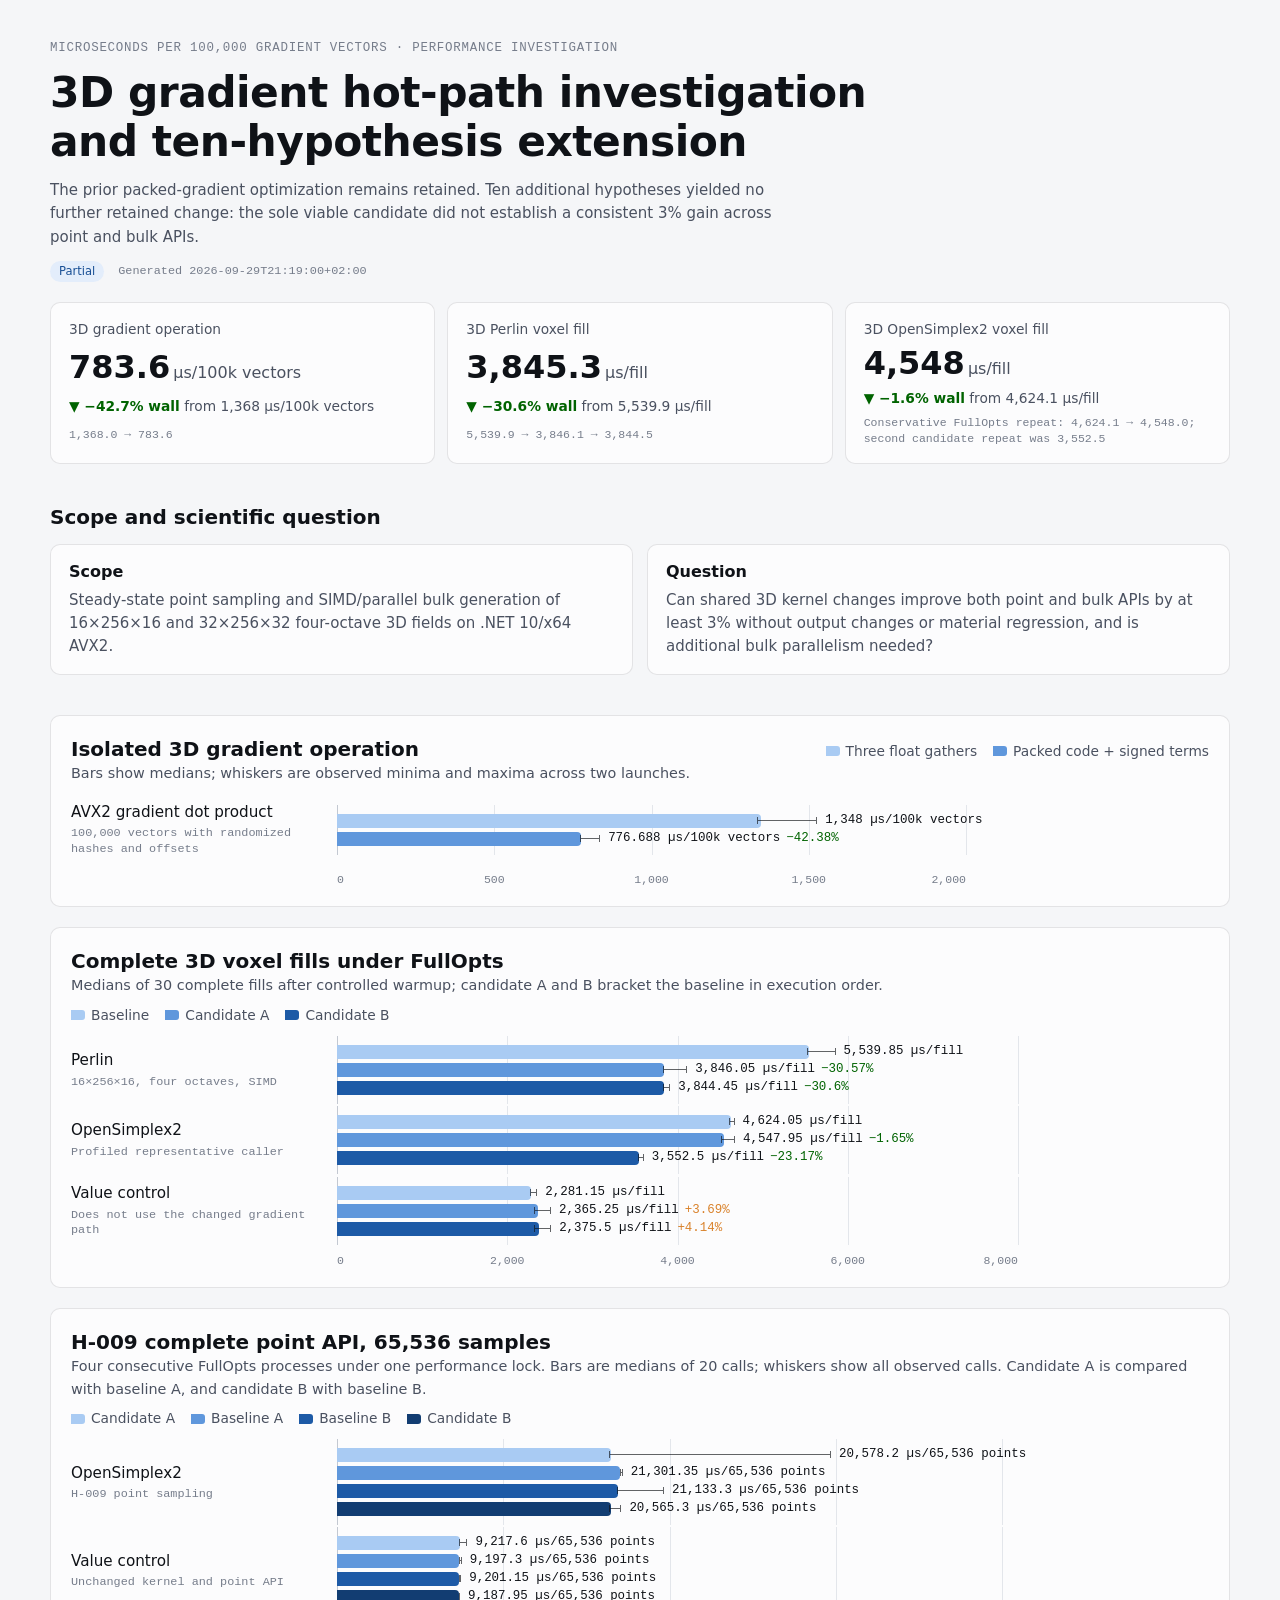
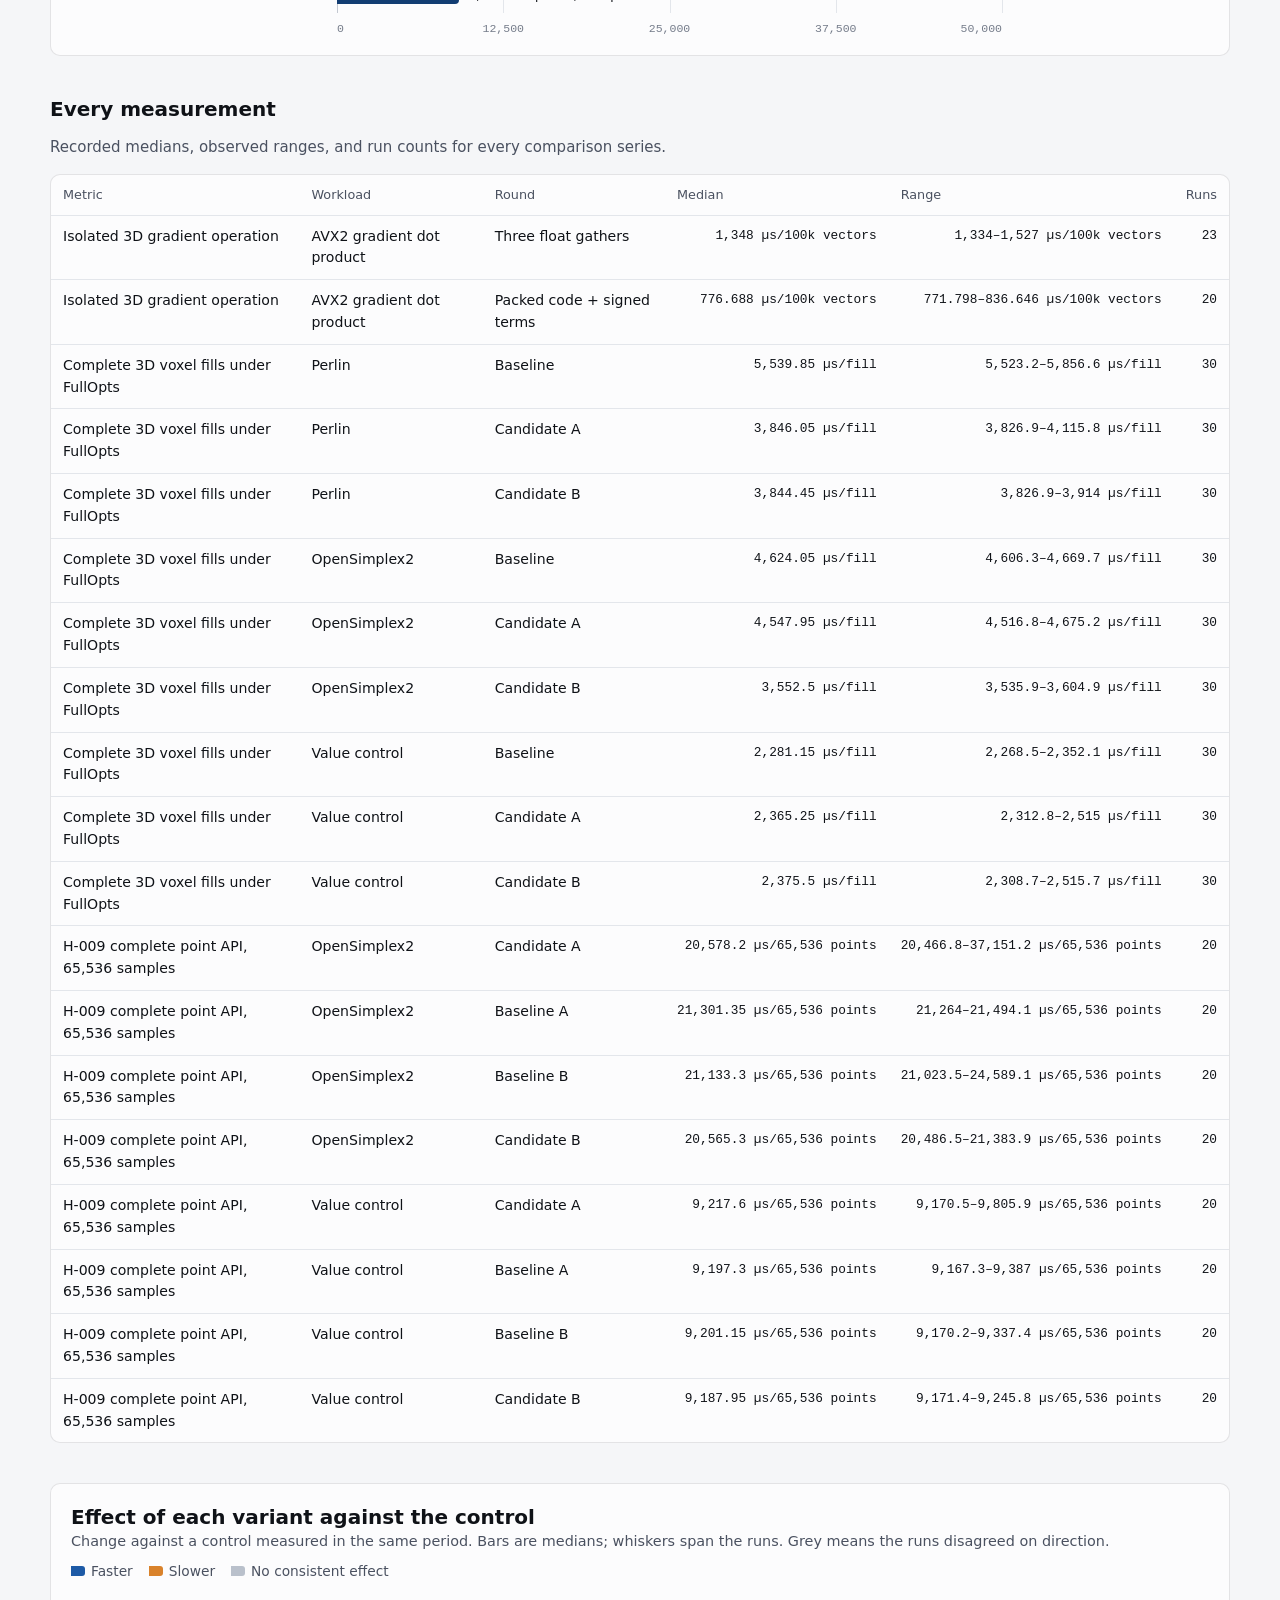
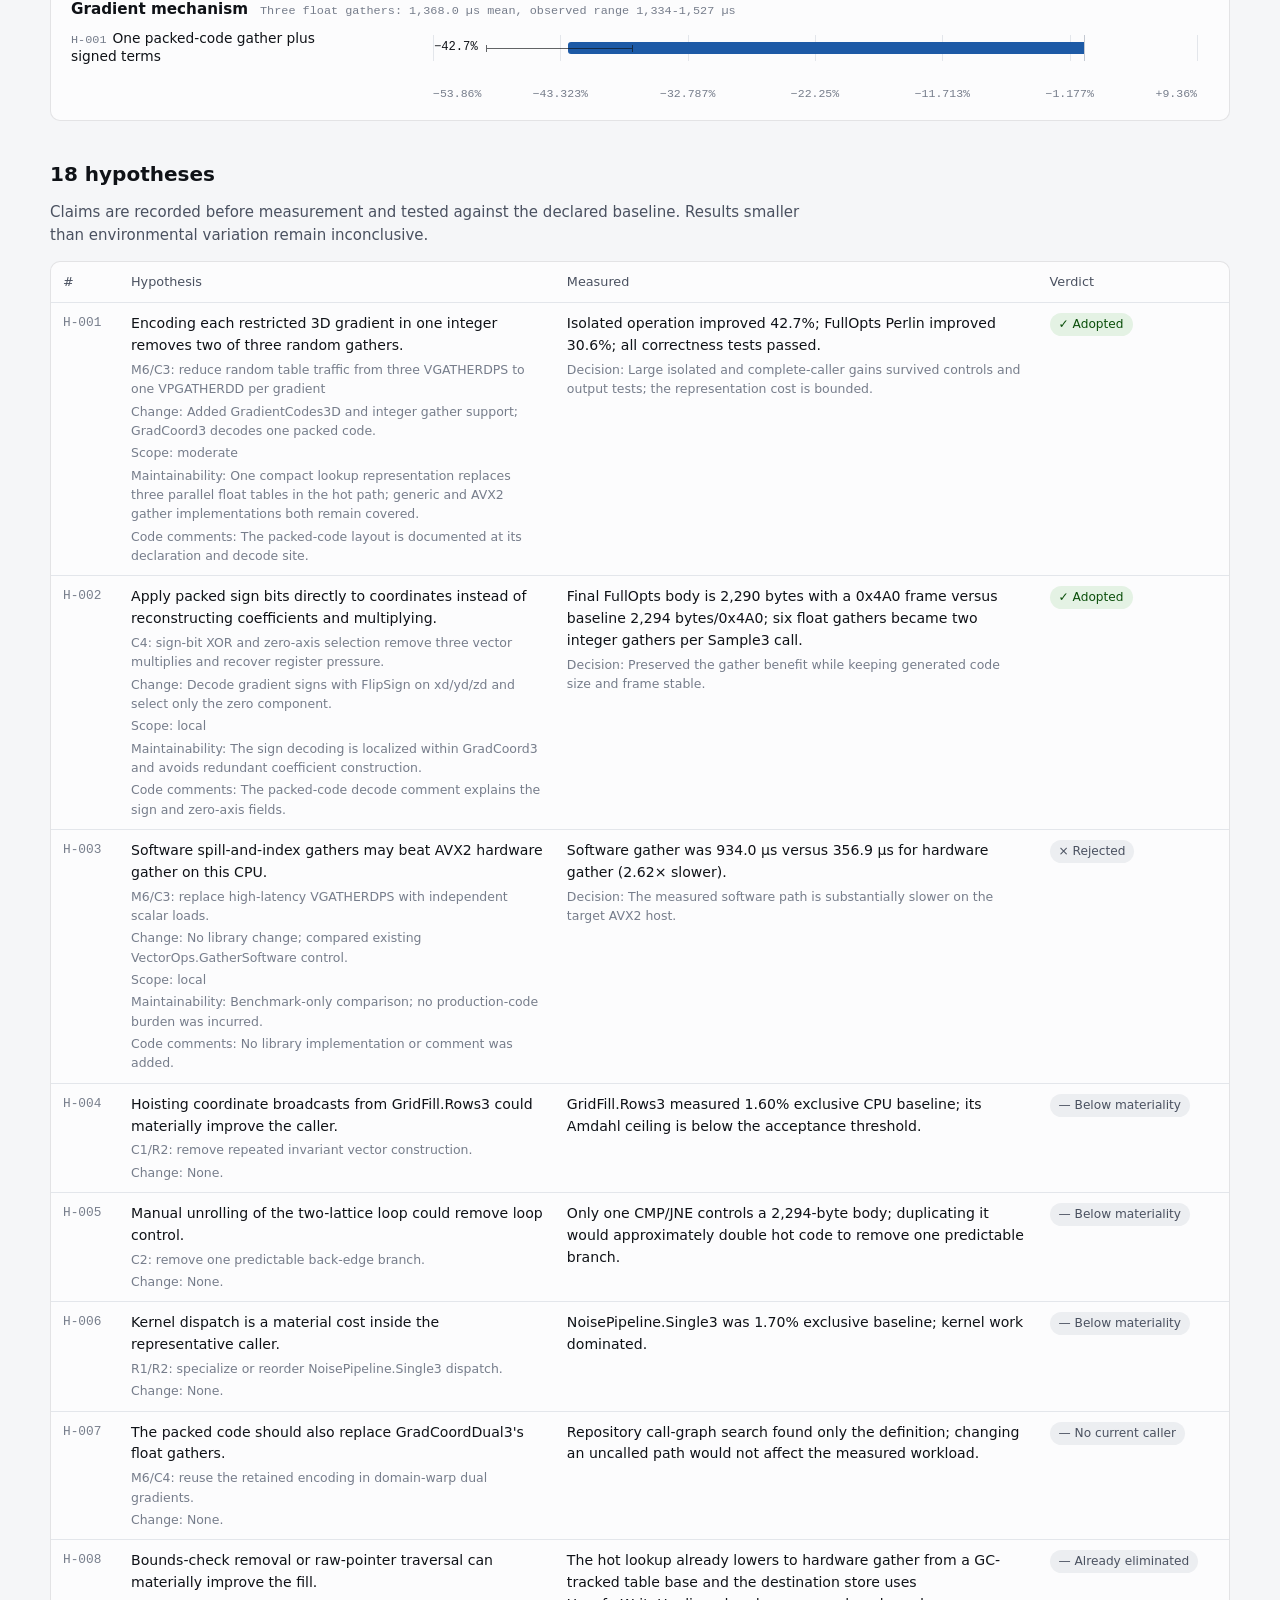
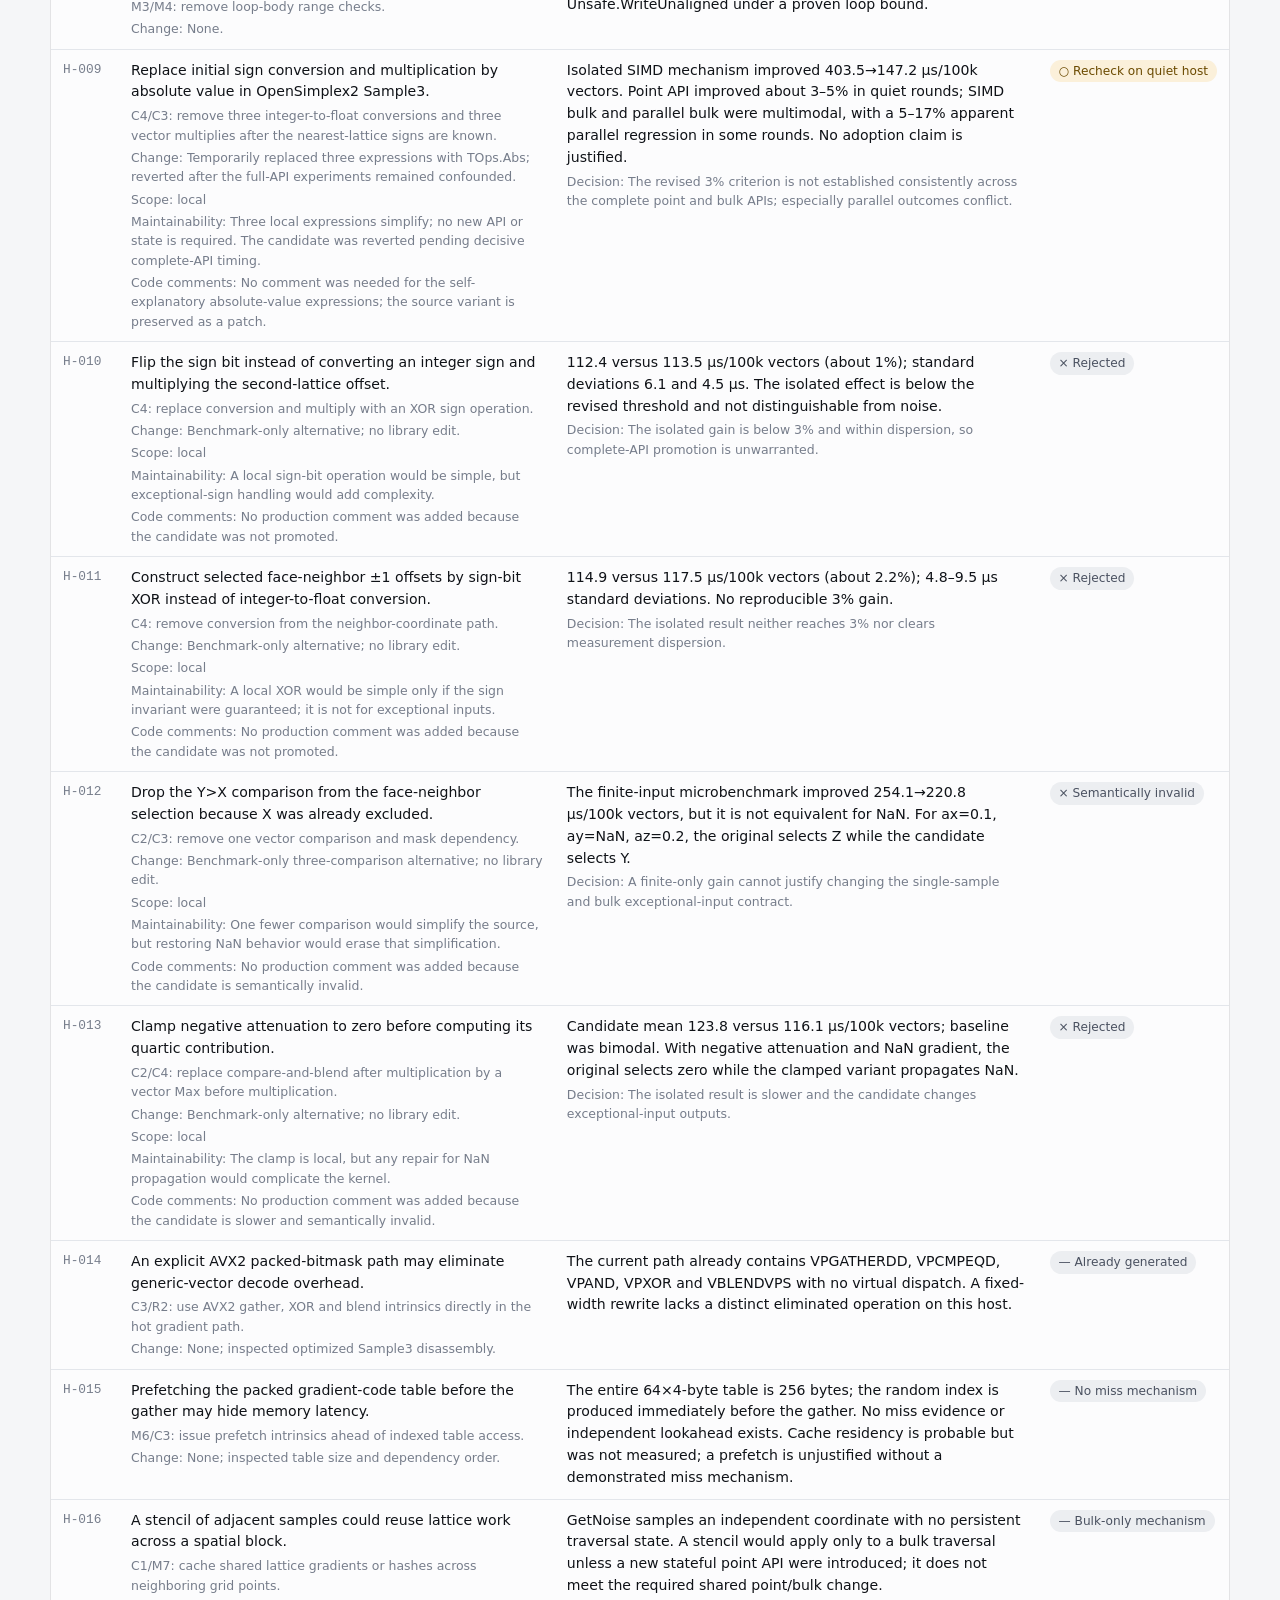
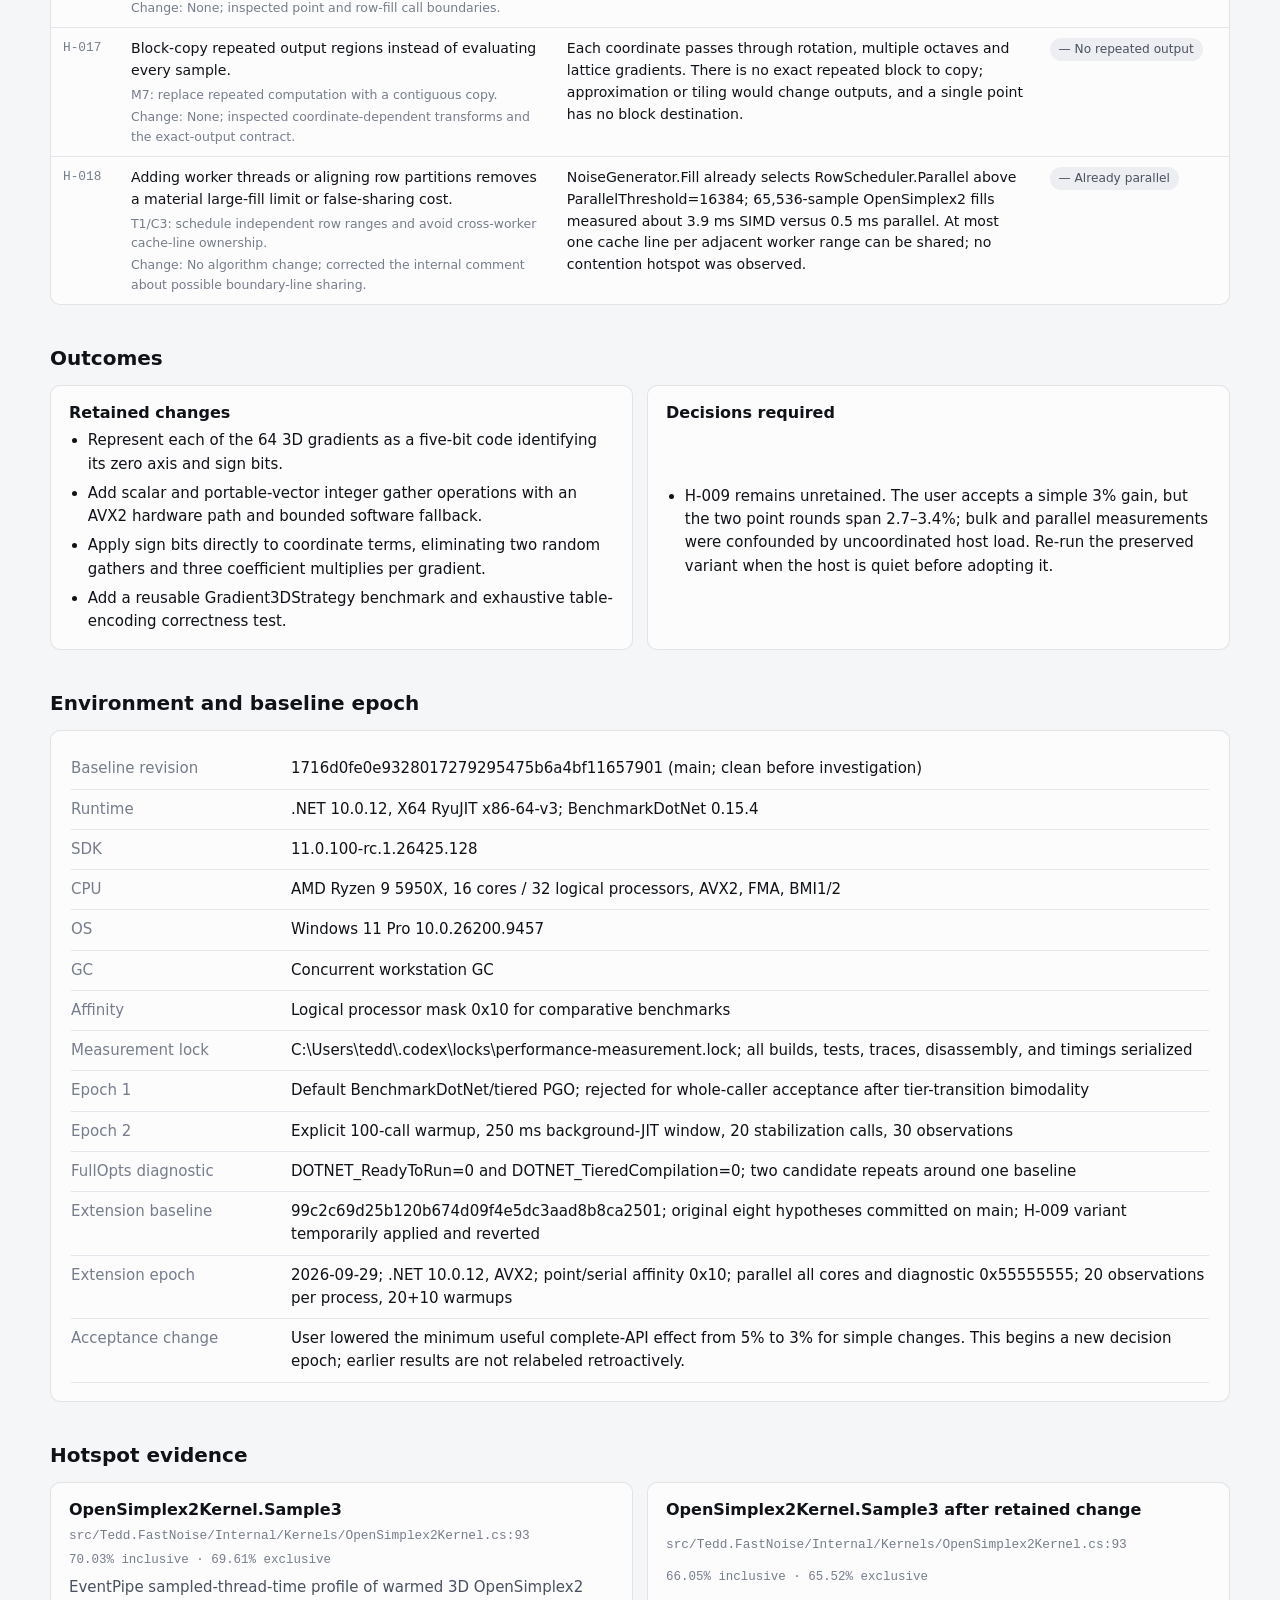
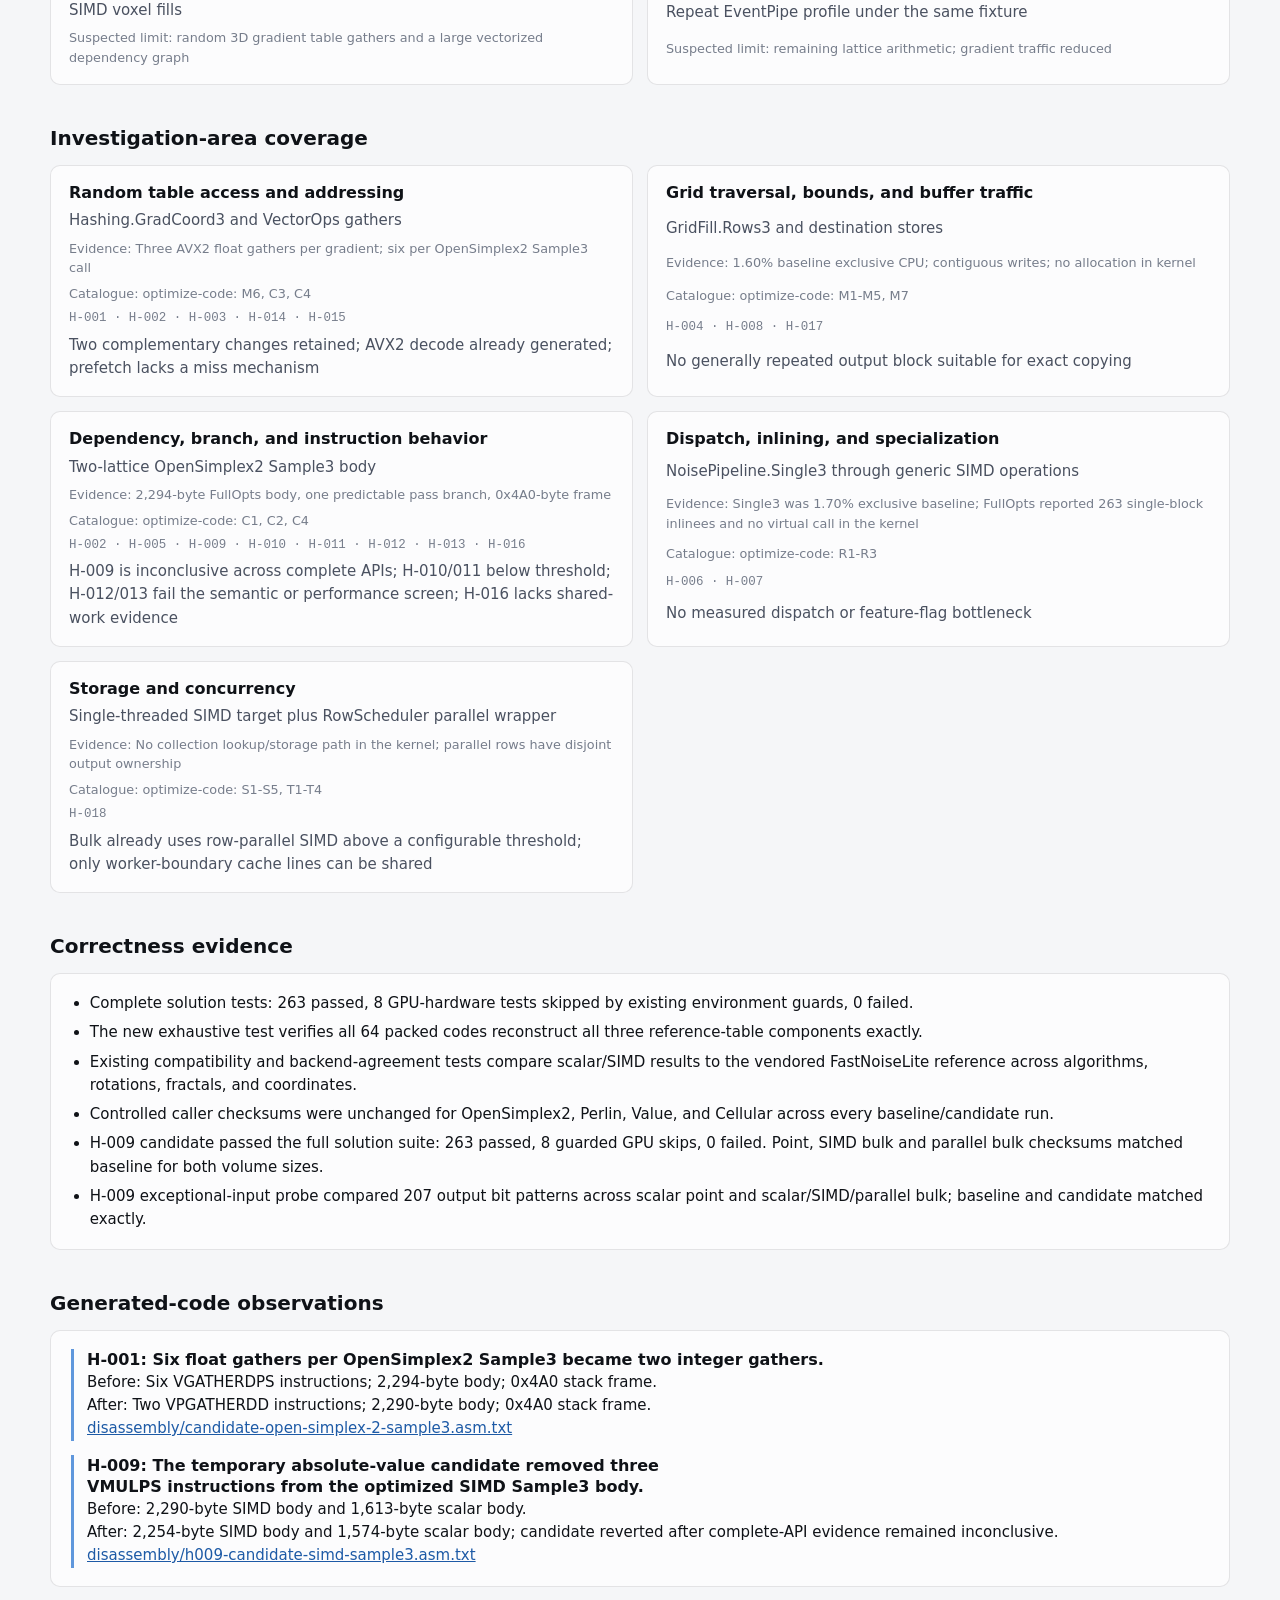
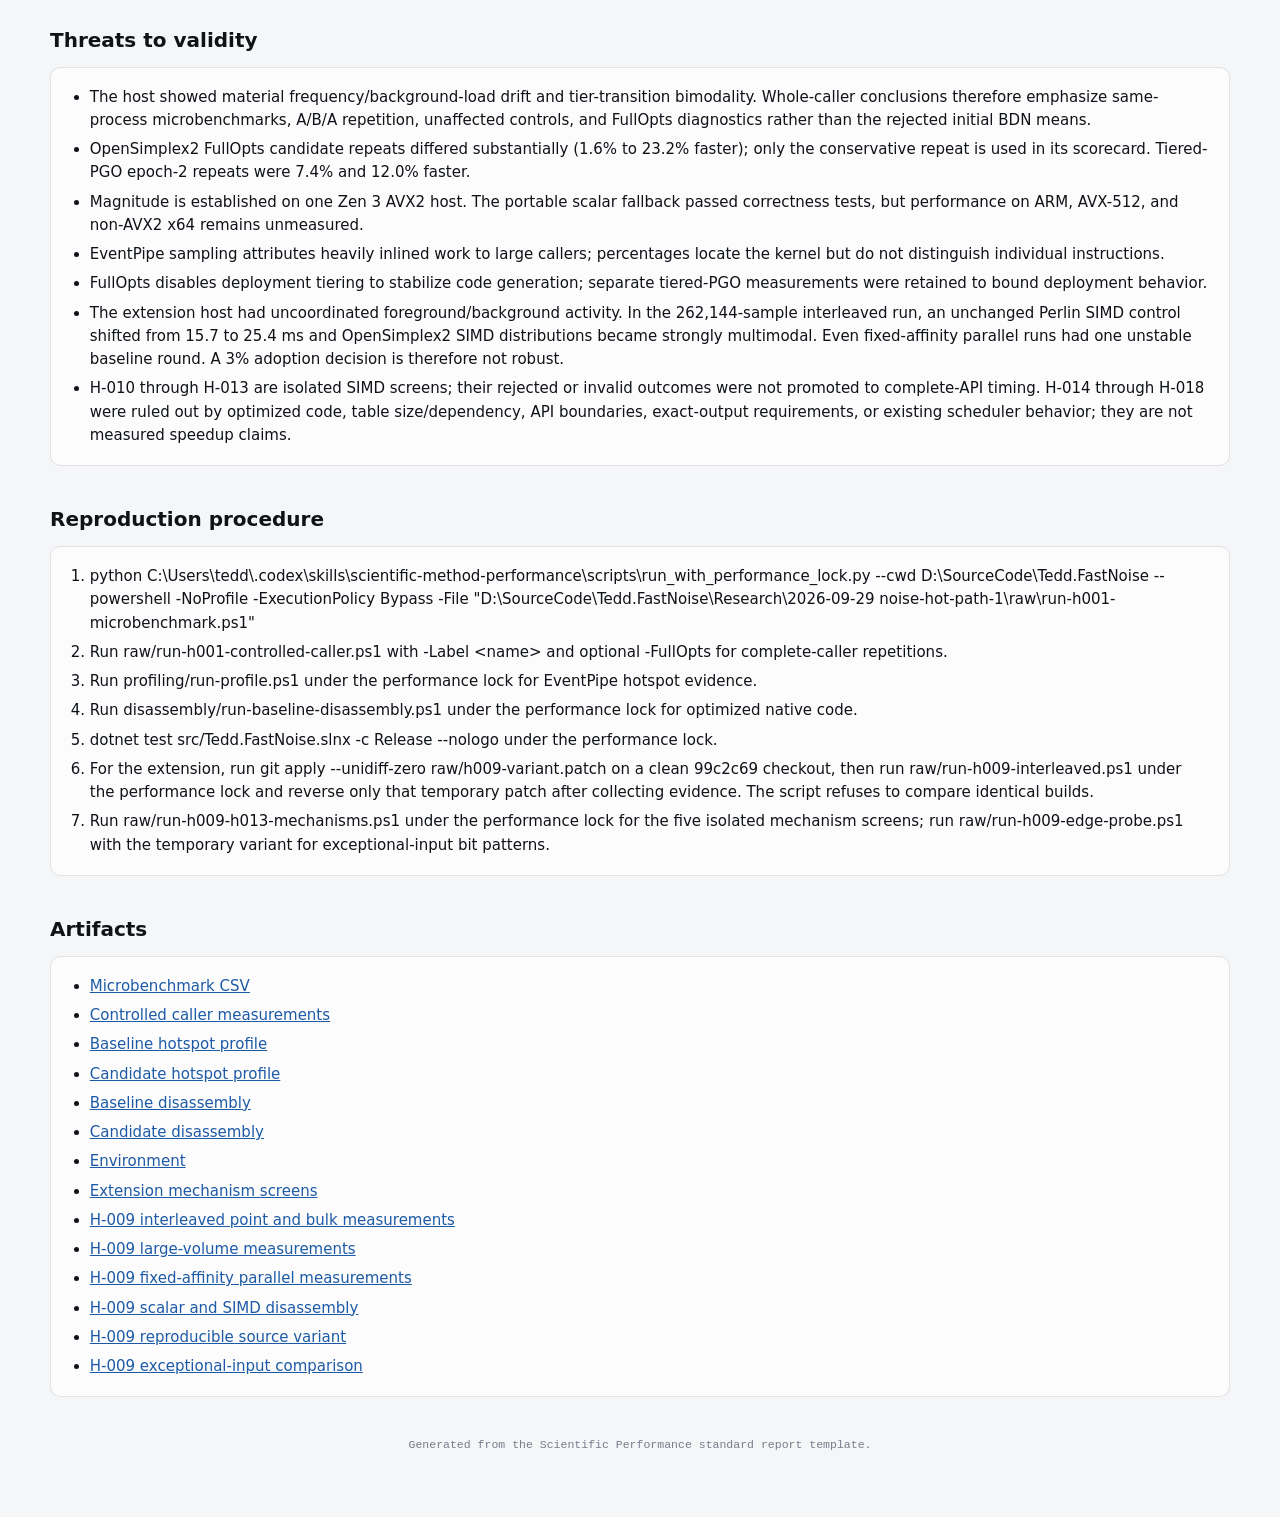
==== commit d7c047d2: "Document ten additional noise performance hypotheses" ====
--- a/Research/2026-09-29 noise-hot-path-1/report.html
+++ b/Research/2026-09-29 noise-hot-path-1/report.html
@@ -282,7 +282,7 @@
     <footer>Generated from the Scientific Performance standard report template.</footer>
   </main>
 
-  <script id="report-data" type="application/json">{"title":"3D gradient hot-path investigation","generatedAt":"2026-09-29T19:00:05+02:00","status":"complete","scope":"Steady-state SIMD generation of a 16×256×16, four-octave 3D voxel field on .NET 10/x64 AVX2.","question":"Can the dominant 3D gradient calculation reduce random table traffic by at least 5% without changing noise outputs or materially regressing unaffected kernels?","primaryMetric":"microseconds per 100,000 gradient vectors","summary":{"baseline":1368.0,"final":783.6,"unit":"µs/100k vectors","changePercent":-42.7,"headline":"Packed gradient codes reduced the isolated 3D gradient cost by 42.7%; the complete 3D Perlin caller improved by 30.6%."},"scorecards":[{"title":"3D gradient operation","value":783.6,"unit":"µs/100k vectors","wallChangePercent":-42.7,"baseline":1368.0,"progression":"1,368.0 → 783.6"},{"title":"3D Perlin voxel fill","value":3845.3,"unit":"µs/fill","wallChangePercent":-30.6,"baseline":5539.9,"progression":"5,539.9 → 3,846.1 → 3,844.5"},{"title":"3D OpenSimplex2 voxel fill","value":4548.0,"unit":"µs/fill","wallChangePercent":-1.6,"baseline":4624.1,"progression":"Conservative FullOpts repeat: 4,624.1 → 4,548.0; second candidate repeat was 3,552.5"}],"environment":[{"label":"Baseline revision","value":"1716d0fe0e9328017279295475b6a4bf11657901 (main; clean before investigation)"},{"label":"Runtime","value":".NET 10.0.12, X64 RyuJIT x86-64-v3; BenchmarkDotNet 0.15.4"},{"label":"SDK","value":"11.0.100-rc.1.26425.128"},{"label":"CPU","value":"AMD Ryzen 9 5950X, 16 cores / 32 logical processors, AVX2, FMA, BMI1/2"},{"label":"OS","value":"Windows 11 Pro 10.0.26200.9457"},{"label":"GC","value":"Concurrent workstation GC"},{"label":"Affinity","value":"Logical processor mask 0x10 for comparative benchmarks"},{"label":"Measurement lock","value":"C:\\Users\\tedd\\.codex\\locks\\performance-measurement.lock; all builds, tests, traces, disassembly, and timings serialized"},{"label":"Epoch 1","value":"Default BenchmarkDotNet/tiered PGO; rejected for whole-caller acceptance after tier-transition bimodality"},{"label":"Epoch 2","value":"Explicit 100-call warmup, 250 ms background-JIT window, 20 stabilization calls, 30 observations"},{"label":"FullOpts diagnostic","value":"DOTNET_ReadyToRun=0 and DOTNET_TieredCompilation=0; two candidate repeats around one baseline"}],"hotspots":[{"name":"OpenSimplex2Kernel.Sample3","location":"src/Tedd.FastNoise/Internal/Kernels/OpenSimplex2Kernel.cs:93","inclusivePercent":70.03,"exclusivePercent":69.61,"evidence":"EventPipe sampled-thread-time profile of warmed 3D OpenSimplex2 SIMD voxel fills","limit":"random 3D gradient table gathers and a large vectorized dependency graph"},{"name":"OpenSimplex2Kernel.Sample3 after retained change","location":"src/Tedd.FastNoise/Internal/Kernels/OpenSimplex2Kernel.cs:93","inclusivePercent":66.05,"exclusivePercent":65.52,"evidence":"Repeat EventPipe profile under the same fixture","limit":"remaining lattice arithmetic; gradient traffic reduced"}],"areas":[{"name":"Random table access and addressing","boundary":"Hashing.GradCoord3 and VectorOps gathers","evidence":"Three AVX2 float gathers per gradient; six per OpenSimplex2 Sample3 call","catalogue":"optimize-code: M6, C3, C4","hypothesisIds":["H-001","H-002","H-003"],"disposition":"Two complementary changes retained; software-gather alternative rejected"},{"name":"Grid traversal, bounds, and buffer traffic","boundary":"GridFill.Rows3 and destination stores","evidence":"1.60% baseline exclusive CPU; contiguous writes; no allocation in kernel","catalogue":"optimize-code: M1-M5, M7","hypothesisIds":["H-004","H-008"],"disposition":"No material candidate under the 5% threshold"},{"name":"Dependency, branch, and instruction behavior","boundary":"Two-lattice OpenSimplex2 Sample3 body","evidence":"2,294-byte FullOpts body, one predictable pass branch, 0x4A0-byte frame","catalogue":"optimize-code: C1, C2, C4","hypothesisIds":["H-002","H-005"],"disposition":"Signed-term reconstruction retained; manual unrolling ruled below materiality"},{"name":"Dispatch, inlining, and specialization","boundary":"NoisePipeline.Single3 through generic SIMD operations","evidence":"Single3 was 1.70% exclusive baseline; FullOpts reported 263 single-block inlinees and no virtual call in the kernel","catalogue":"optimize-code: R1-R3","hypothesisIds":["H-006","H-007"],"disposition":"No measured dispatch or feature-flag bottleneck"},{"name":"Storage and concurrency","boundary":"Single-threaded SIMD target plus RowScheduler parallel wrapper","evidence":"No collection lookup/storage path in the kernel; parallel rows have disjoint output ownership","catalogue":"optimize-code: S1-S5, T1-T4","hypothesisIds":[],"disposition":"Not applicable to the selected single-threaded kernel; no contention evidence"}],"series":[{"title":"Isolated 3D gradient operation","description":"Bars show medians; whiskers are observed minima and maxima across two launches.","unit":"µs/100k vectors","lowerIsBetter":true,"rounds":["Three float gathers","Packed code + signed terms"],"rows":[{"label":"AVX2 gradient dot product","detail":"100,000 vectors with randomized hashes and offsets","measurements":[{"median":1348.0,"min":1334.0,"max":1527.0,"n":23},{"median":776.688,"min":771.798,"max":836.646,"n":20,"changePercent":-42.38}]}]},{"title":"Complete 3D voxel fills under FullOpts","description":"Medians of 30 complete fills after controlled warmup; candidate A and B bracket the baseline in execution order.","unit":"µs/fill","lowerIsBetter":true,"rounds":["Baseline","Candidate A","Candidate B"],"rows":[{"label":"Perlin","detail":"16×256×16, four octaves, SIMD","measurements":[{"median":5539.85,"min":5523.2,"max":5856.6,"n":30},{"median":3846.05,"min":3826.9,"max":4115.8,"n":30,"changePercent":-30.57},{"median":3844.45,"min":3826.9,"max":3914.0,"n":30,"changePercent":-30.6}]},{"label":"OpenSimplex2","detail":"Profiled representative caller","measurements":[{"median":4624.05,"min":4606.3,"max":4669.7,"n":30},{"median":4547.95,"min":4516.8,"max":4675.2,"n":30,"changePercent":-1.65},{"median":3552.5,"min":3535.9,"max":3604.9,"n":30,"changePercent":-23.17}]},{"label":"Value control","detail":"Does not use the changed gradient path","measurements":[{"median":2281.15,"min":2268.5,"max":2352.1,"n":30},{"median":2365.25,"min":2312.8,"max":2515.0,"n":30,"changePercent":3.69},{"median":2375.5,"min":2308.7,"max":2515.7,"n":30,"changePercent":4.14}]}]}],"effectGroups":[{"name":"Gradient mechanism","control":"Three float gathers: 1,368.0 µs mean, observed range 1,334-1,527 µs","items":[{"hypothesisId":"H-001","label":"One packed-code gather plus signed terms","effect":-0.427,"range":[-0.495,-0.373],"note":"AVX2; same-process BenchmarkDotNet comparison"}]}],"hypotheses":[{"id":"H-001","claim":"Encoding each restricted 3D gradient in one integer removes two of three random gathers.","mechanism":"M6/C3: reduce random table traffic from three VGATHERDPS to one VPGATHERDD per gradient","prediction":"At least 5% lower median gradient time and complete 3D caller time.","falsification":"Less than 5% repeatable gain, changed outputs, or a material control regression.","change":"Added GradientCodes3D and integer gather support; GradCoord3 decodes one packed code.","result":"Isolated operation improved 42.7%; FullOpts Perlin improved 30.6%; all correctness tests passed.","effectPercent":-42.7,"state":"retained","decision":"Adopted","evidence":["raw/h001-gradient-bdn/results/Tedd.FastNoise.Benchmark.Benchmarks.Gradient3DStrategy-report.csv","disassembly/candidate-open-simplex-2-sample3.asm.txt"],"risks":["AVX2-specific magnitude; software fallback is correctness-tested but not separately benchmarked on ARM/AVX-512 hardware."]},{"id":"H-002","parentId":"H-001","claim":"Apply packed sign bits directly to coordinates instead of reconstructing coefficients and multiplying.","mechanism":"C4: sign-bit XOR and zero-axis selection remove three vector multiplies and recover register pressure.","prediction":"Preserve H-001's gather reduction without increasing the OpenSimplex2 frame or code size.","falsification":"A larger frame/code body, output mismatch, or loss of caller benefit.","change":"Decode gradient signs with FlipSign on xd/yd/zd and select only the zero component.","result":"Final FullOpts body is 2,290 bytes with a 0x4A0 frame versus baseline 2,294 bytes/0x4A0; six float gathers became two integer gathers per Sample3 call.","state":"retained","decision":"Adopted","evidence":["disassembly/baseline-open-simplex-2-sample3.asm.txt","disassembly/candidate-open-simplex-2-sample3.asm.txt"],"risks":[]},{"id":"H-003","claim":"Software spill-and-index gathers may beat AVX2 hardware gather on this CPU.","mechanism":"M6/C3: replace high-latency VGATHERDPS with independent scalar loads.","prediction":"Lower GatherStrategy time than the shipped AVX2 path.","falsification":"Software gather is slower beyond noise.","change":"No library change; compared existing VectorOps.GatherSoftware control.","result":"Software gather was 934.0 µs versus 356.9 µs for hardware gather (2.62× slower).","effectPercent":161.7,"state":"rejected","decision":"Rejected","evidence":["raw/baseline-bdn/gather/results/Tedd.FastNoise.Benchmark.Benchmarks.GatherStrategy-report.csv"],"risks":[]},{"id":"H-004","claim":"Hoisting coordinate broadcasts from GridFill.Rows3 could materially improve the caller.","mechanism":"C1/R2: remove repeated invariant vector construction.","prediction":"At least 5% complete-caller reduction.","falsification":"Grid traversal has less than 5% exclusive contribution.","change":"None.","result":"GridFill.Rows3 measured 1.60% exclusive CPU baseline; its Amdahl ceiling is below the acceptance threshold.","state":"not-applicable","decision":"Below materiality","evidence":["profiling/voxel-open-simplex-2-topn.txt"],"risks":[]},{"id":"H-005","claim":"Manual unrolling of the two-lattice loop could remove loop control.","mechanism":"C2: remove one predictable back-edge branch.","prediction":"At least 5% complete-caller reduction.","falsification":"The removable control is negligible relative to duplicated kernel code.","change":"None.","result":"Only one CMP/JNE controls a 2,294-byte body; duplicating it would approximately double hot code to remove one predictable branch.","state":"not-applicable","decision":"Below materiality","evidence":["disassembly/baseline-open-simplex-2-sample3.asm.txt"],"risks":[]},{"id":"H-006","claim":"Kernel dispatch is a material cost inside the representative caller.","mechanism":"R1/R2: specialize or reorder NoisePipeline.Single3 dispatch.","prediction":"Dispatch contributes at least 5% exclusive CPU.","falsification":"Measured exclusive contribution below 5% with direct kernel attribution dominant.","change":"None.","result":"NoisePipeline.Single3 was 1.70% exclusive baseline; kernel work dominated.","state":"not-applicable","decision":"Below materiality","evidence":["profiling/voxel-open-simplex-2-topn.txt"],"risks":[]},{"id":"H-007","claim":"The packed code should also replace GradCoordDual3's float gathers.","mechanism":"M6/C4: reuse the retained encoding in domain-warp dual gradients.","prediction":"Improve an exercised application caller.","falsification":"No production caller reaches GradCoordDual3 in the current repository.","change":"None.","result":"Repository call-graph search found only the definition; changing an uncalled path would not affect the measured workload.","state":"not-applicable","decision":"No current caller","evidence":[],"risks":[]},{"id":"H-008","claim":"Bounds-check removal or raw-pointer traversal can materially improve the fill.","mechanism":"M3/M4: remove loop-body range checks.","prediction":"At least 5% complete-caller reduction and visible range-check failure edges.","falsification":"Existing stores and gathers already use proven byrefs/pointers and the traversal is below 5% exclusive CPU.","change":"None.","result":"The hot lookup already lowers to hardware gather from a GC-tracked table base and the destination store uses Unsafe.WriteUnaligned under a proven loop bound.","state":"not-applicable","decision":"Already eliminated","evidence":["disassembly/baseline-open-simplex-2-sample3.asm.txt"],"risks":[]}],"retainedChanges":["Represent each of the 64 3D gradients as a five-bit code identifying its zero axis and sign bits.","Add scalar and portable-vector integer gather operations with an AVX2 hardware path and bounded software fallback.","Apply sign bits directly to coordinate terms, eliminating two random gathers and three coefficient multiplies per gradient.","Add a reusable Gradient3DStrategy benchmark and exhaustive table-encoding correctness test."],"decisions":[],"correctness":["Complete solution tests: 263 passed, 8 GPU-hardware tests skipped by existing environment guards, 0 failed.","The new exhaustive test verifies all 64 packed codes reconstruct all three reference-table components exactly.","Existing compatibility and backend-agreement tests compare scalar/SIMD results to the vendored FastNoiseLite reference across algorithms, rotations, fractals, and coordinates.","Controlled caller checksums were unchanged for OpenSimplex2, Perlin, Value, and Cellular across every baseline/candidate run."],"generatedCode":[{"hypothesisId":"H-001","summary":"Six float gathers per OpenSimplex2 Sample3 became two integer gathers.","before":"Six VGATHERDPS instructions; 2,294-byte body; 0x4A0 stack frame.","after":"Two VPGATHERDD instructions; 2,290-byte body; 0x4A0 stack frame.","artifact":"disassembly/candidate-open-simplex-2-sample3.asm.txt"}],"validityThreats":["The host showed material frequency/background-load drift and tier-transition bimodality. Whole-caller conclusions therefore emphasize same-process microbenchmarks, A/B/A repetition, unaffected controls, and FullOpts diagnostics rather than the rejected initial BDN means.","OpenSimplex2 FullOpts candidate repeats differed substantially (1.6% to 23.2% faster); only the conservative repeat is used in its scorecard. Tiered-PGO epoch-2 repeats were 7.4% and 12.0% faster.","Magnitude is established on one Zen 3 AVX2 host. The portable scalar fallback passed correctness tests, but performance on ARM, AVX-512, and non-AVX2 x64 remains unmeasured.","EventPipe sampling attributes heavily inlined work to large callers; percentages locate the kernel but do not distinguish individual instructions.","FullOpts disables deployment tiering to stabilize code generation; separate tiered-PGO measurements were retained to bound deployment behavior."],"reproduction":["python C:\\Users\\tedd\\.codex\\skills\\scientific-method-performance\\scripts\\run_with_performance_lock.py --cwd D:\\SourceCode\\Tedd.FastNoise -- powershell -NoProfile -ExecutionPolicy Bypass -File \"D:\\SourceCode\\Tedd.FastNoise\\Research\\2026-09-29 noise-hot-path-1\\raw\\run-h001-microbenchmark.ps1\"","Run raw/run-h001-controlled-caller.ps1 with -Label \u003cname\u003e and optional -FullOpts for complete-caller repetitions.","Run profiling/run-profile.ps1 under the performance lock for EventPipe hotspot evidence.","Run disassembly/run-baseline-disassembly.ps1 under the performance lock for optimized native code.","dotnet test src/Tedd.FastNoise.slnx -c Release --nologo under the performance lock."],"artifacts":[{"label":"Microbenchmark CSV","path":"raw/h001-gradient-bdn/results/Tedd.FastNoise.Benchmark.Benchmarks.Gradient3DStrategy-report.csv"},{"label":"Controlled caller measurements","path":"raw/"},{"label":"Baseline hotspot profile","path":"profiling/voxel-open-simplex-2-topn.txt"},{"label":"Candidate hotspot profile","path":"profiling/candidate-voxel-open-simplex-2-topn.txt"},{"label":"Baseline disassembly","path":"disassembly/baseline-open-simplex-2-sample3.asm.txt"},{"label":"Candidate disassembly","path":"disassembly/candidate-open-simplex-2-sample3.asm.txt"},{"label":"Environment","path":"raw/dotnet-info.txt"}]}</script>
+  <script id="report-data" type="application/json">{"title":"3D gradient hot-path investigation and ten-hypothesis extension","generatedAt":"2026-09-29T21:19:00+02:00","status":"partial","scope":"Steady-state point sampling and SIMD/parallel bulk generation of 16×256×16 and 32×256×32 four-octave 3D fields on .NET 10/x64 AVX2.","question":"Can shared 3D kernel changes improve both point and bulk APIs by at least 3% without output changes or material regression, and is additional bulk parallelism needed?","primaryMetric":"microseconds per 100,000 gradient vectors","summary":{"baseline":1368.0,"final":783.6,"unit":"µs/100k vectors","changePercent":-42.7,"headline":"The prior packed-gradient optimization remains retained. Ten additional hypotheses yielded no further retained change: the sole viable candidate did not establish a consistent 3% gain across point and bulk APIs."},"scorecards":[{"title":"3D gradient operation","value":783.6,"unit":"µs/100k vectors","wallChangePercent":-42.7,"baseline":1368.0,"progression":"1,368.0 → 783.6"},{"title":"3D Perlin voxel fill","value":3845.3,"unit":"µs/fill","wallChangePercent":-30.6,"baseline":5539.9,"progression":"5,539.9 → 3,846.1 → 3,844.5"},{"title":"3D OpenSimplex2 voxel fill","value":4548.0,"unit":"µs/fill","wallChangePercent":-1.6,"baseline":4624.1,"progression":"Conservative FullOpts repeat: 4,624.1 → 4,548.0; second candidate repeat was 3,552.5"}],"environment":[{"label":"Baseline revision","value":"1716d0fe0e9328017279295475b6a4bf11657901 (main; clean before investigation)"},{"label":"Runtime","value":".NET 10.0.12, X64 RyuJIT x86-64-v3; BenchmarkDotNet 0.15.4"},{"label":"SDK","value":"11.0.100-rc.1.26425.128"},{"label":"CPU","value":"AMD Ryzen 9 5950X, 16 cores / 32 logical processors, AVX2, FMA, BMI1/2"},{"label":"OS","value":"Windows 11 Pro 10.0.26200.9457"},{"label":"GC","value":"Concurrent workstation GC"},{"label":"Affinity","value":"Logical processor mask 0x10 for comparative benchmarks"},{"label":"Measurement lock","value":"C:\\Users\\tedd\\.codex\\locks\\performance-measurement.lock; all builds, tests, traces, disassembly, and timings serialized"},{"label":"Epoch 1","value":"Default BenchmarkDotNet/tiered PGO; rejected for whole-caller acceptance after tier-transition bimodality"},{"label":"Epoch 2","value":"Explicit 100-call warmup, 250 ms background-JIT window, 20 stabilization calls, 30 observations"},{"label":"FullOpts diagnostic","value":"DOTNET_ReadyToRun=0 and DOTNET_TieredCompilation=0; two candidate repeats around one baseline"},{"label":"Extension baseline","value":"99c2c69d25b120b674d09f4e5dc3aad8b8ca2501; original eight hypotheses committed on main; H-009 variant temporarily applied and reverted"},{"label":"Extension epoch","value":"2026-09-29; .NET 10.0.12, AVX2; point/serial affinity 0x10; parallel all cores and diagnostic 0x55555555; 20 observations per process, 20+10 warmups"},{"label":"Acceptance change","value":"User lowered the minimum useful complete-API effect from 5% to 3% for simple changes. This begins a new decision epoch; earlier results are not relabeled retroactively."}],"hotspots":[{"name":"OpenSimplex2Kernel.Sample3","location":"src/Tedd.FastNoise/Internal/Kernels/OpenSimplex2Kernel.cs:93","inclusivePercent":70.03,"exclusivePercent":69.61,"evidence":"EventPipe sampled-thread-time profile of warmed 3D OpenSimplex2 SIMD voxel fills","limit":"random 3D gradient table gathers and a large vectorized dependency graph"},{"name":"OpenSimplex2Kernel.Sample3 after retained change","location":"src/Tedd.FastNoise/Internal/Kernels/OpenSimplex2Kernel.cs:93","inclusivePercent":66.05,"exclusivePercent":65.52,"evidence":"Repeat EventPipe profile under the same fixture","limit":"remaining lattice arithmetic; gradient traffic reduced"}],"areas":[{"name":"Random table access and addressing","boundary":"Hashing.GradCoord3 and VectorOps gathers","evidence":"Three AVX2 float gathers per gradient; six per OpenSimplex2 Sample3 call","catalogue":"optimize-code: M6, C3, C4","hypothesisIds":["H-001","H-002","H-003","H-014","H-015"],"disposition":"Two complementary changes retained; AVX2 decode already generated; prefetch lacks a miss mechanism"},{"name":"Grid traversal, bounds, and buffer traffic","boundary":"GridFill.Rows3 and destination stores","evidence":"1.60% baseline exclusive CPU; contiguous writes; no allocation in kernel","catalogue":"optimize-code: M1-M5, M7","hypothesisIds":["H-004","H-008","H-017"],"disposition":"No generally repeated output block suitable for exact copying"},{"name":"Dependency, branch, and instruction behavior","boundary":"Two-lattice OpenSimplex2 Sample3 body","evidence":"2,294-byte FullOpts body, one predictable pass branch, 0x4A0-byte frame","catalogue":"optimize-code: C1, C2, C4","hypothesisIds":["H-002","H-005","H-009","H-010","H-011","H-012","H-013","H-016"],"disposition":"H-009 is inconclusive across complete APIs; H-010/011 below threshold; H-012/013 fail the semantic or performance screen; H-016 lacks shared-work evidence"},{"name":"Dispatch, inlining, and specialization","boundary":"NoisePipeline.Single3 through generic SIMD operations","evidence":"Single3 was 1.70% exclusive baseline; FullOpts reported 263 single-block inlinees and no virtual call in the kernel","catalogue":"optimize-code: R1-R3","hypothesisIds":["H-006","H-007"],"disposition":"No measured dispatch or feature-flag bottleneck"},{"name":"Storage and concurrency","boundary":"Single-threaded SIMD target plus RowScheduler parallel wrapper","evidence":"No collection lookup/storage path in the kernel; parallel rows have disjoint output ownership","catalogue":"optimize-code: S1-S5, T1-T4","hypothesisIds":["H-018"],"disposition":"Bulk already uses row-parallel SIMD above a configurable threshold; only worker-boundary cache lines can be shared"}],"series":[{"title":"Isolated 3D gradient operation","description":"Bars show medians; whiskers are observed minima and maxima across two launches.","unit":"µs/100k vectors","lowerIsBetter":true,"rounds":["Three float gathers","Packed code + signed terms"],"rows":[{"label":"AVX2 gradient dot product","detail":"100,000 vectors with randomized hashes and offsets","measurements":[{"median":1348.0,"min":1334.0,"max":1527.0,"n":23},{"median":776.688,"min":771.798,"max":836.646,"n":20,"changePercent":-42.38}]}]},{"title":"Complete 3D voxel fills under FullOpts","description":"Medians of 30 complete fills after controlled warmup; candidate A and B bracket the baseline in execution order.","unit":"µs/fill","lowerIsBetter":true,"rounds":["Baseline","Candidate A","Candidate B"],"rows":[{"label":"Perlin","detail":"16×256×16, four octaves, SIMD","measurements":[{"median":5539.85,"min":5523.2,"max":5856.6,"n":30},{"median":3846.05,"min":3826.9,"max":4115.8,"n":30,"changePercent":-30.57},{"median":3844.45,"min":3826.9,"max":3914.0,"n":30,"changePercent":-30.6}]},{"label":"OpenSimplex2","detail":"Profiled representative caller","measurements":[{"median":4624.05,"min":4606.3,"max":4669.7,"n":30},{"median":4547.95,"min":4516.8,"max":4675.2,"n":30,"changePercent":-1.65},{"median":3552.5,"min":3535.9,"max":3604.9,"n":30,"changePercent":-23.17}]},{"label":"Value control","detail":"Does not use the changed gradient path","measurements":[{"median":2281.15,"min":2268.5,"max":2352.1,"n":30},{"median":2365.25,"min":2312.8,"max":2515.0,"n":30,"changePercent":3.69},{"median":2375.5,"min":2308.7,"max":2515.7,"n":30,"changePercent":4.14}]}]},{"title":"H-009 complete point API, 65,536 samples","description":"Four consecutive FullOpts processes under one performance lock. Bars are medians of 20 calls; whiskers show all observed calls. Candidate A is compared with baseline A, and candidate B with baseline B.","unit":"µs/65,536 points","lowerIsBetter":true,"rounds":["Candidate A","Baseline A","Baseline B","Candidate B"],"rows":[{"label":"OpenSimplex2","detail":"H-009 point sampling","measurements":[{"median":20578.2,"min":20466.8,"max":37151.2,"n":20},{"median":21301.35,"min":21264.0,"max":21494.1,"n":20},{"median":21133.3,"min":21023.5,"max":24589.1,"n":20},{"median":20565.3,"min":20486.5,"max":21383.9,"n":20}]},{"label":"Value control","detail":"Unchanged kernel and point API","measurements":[{"median":9217.6,"min":9170.5,"max":9805.9,"n":20},{"median":9197.3,"min":9167.3,"max":9387.0,"n":20},{"median":9201.15,"min":9170.2,"max":9337.4,"n":20},{"median":9187.95,"min":9171.4,"max":9245.8,"n":20}]}]}],"effectGroups":[{"name":"Gradient mechanism","control":"Three float gathers: 1,368.0 µs mean, observed range 1,334-1,527 µs","items":[{"hypothesisId":"H-001","label":"One packed-code gather plus signed terms","effect":-0.427,"range":[-0.495,-0.373],"note":"AVX2; same-process BenchmarkDotNet comparison"}]}],"hypotheses":[{"id":"H-001","claim":"Encoding each restricted 3D gradient in one integer removes two of three random gathers.","mechanism":"M6/C3: reduce random table traffic from three VGATHERDPS to one VPGATHERDD per gradient","prediction":"At least 5% lower median gradient time and complete 3D caller time.","falsification":"Less than 5% repeatable gain, changed outputs, or a material control regression.","change":"Added GradientCodes3D and integer gather support; GradCoord3 decodes one packed code.","changeScope":"moderate","maintainability":"One compact lookup representation replaces three parallel float tables in the hot path; generic and AVX2 gather implementations both remain covered.","codeComments":"The packed-code layout is documented at its declaration and decode site.","result":"Isolated operation improved 42.7%; FullOpts Perlin improved 30.6%; all correctness tests passed.","effectPercent":-42.7,"state":"retained","decision":"Adopted","decisionRationale":"Large isolated and complete-caller gains survived controls and output tests; the representation cost is bounded.","evidence":["raw/h001-gradient-bdn/results/Tedd.FastNoise.Benchmark.Benchmarks.Gradient3DStrategy-report.csv","disassembly/candidate-open-simplex-2-sample3.asm.txt"],"risks":["AVX2-specific magnitude; software fallback is correctness-tested but not separately benchmarked on ARM/AVX-512 hardware."]},{"id":"H-002","parentId":"H-001","claim":"Apply packed sign bits directly to coordinates instead of reconstructing coefficients and multiplying.","mechanism":"C4: sign-bit XOR and zero-axis selection remove three vector multiplies and recover register pressure.","prediction":"Preserve H-001's gather reduction without increasing the OpenSimplex2 frame or code size.","falsification":"A larger frame/code body, output mismatch, or loss of caller benefit.","change":"Decode gradient signs with FlipSign on xd/yd/zd and select only the zero component.","changeScope":"local","maintainability":"The sign decoding is localized within GradCoord3 and avoids redundant coefficient construction.","codeComments":"The packed-code decode comment explains the sign and zero-axis fields.","result":"Final FullOpts body is 2,290 bytes with a 0x4A0 frame versus baseline 2,294 bytes/0x4A0; six float gathers became two integer gathers per Sample3 call.","state":"retained","decision":"Adopted","decisionRationale":"Preserved the gather benefit while keeping generated code size and frame stable.","evidence":["disassembly/baseline-open-simplex-2-sample3.asm.txt","disassembly/candidate-open-simplex-2-sample3.asm.txt"],"risks":[]},{"id":"H-003","claim":"Software spill-and-index gathers may beat AVX2 hardware gather on this CPU.","mechanism":"M6/C3: replace high-latency VGATHERDPS with independent scalar loads.","prediction":"Lower GatherStrategy time than the shipped AVX2 path.","falsification":"Software gather is slower beyond noise.","change":"No library change; compared existing VectorOps.GatherSoftware control.","changeScope":"local","maintainability":"Benchmark-only comparison; no production-code burden was incurred.","codeComments":"No library implementation or comment was added.","result":"Software gather was 934.0 µs versus 356.9 µs for hardware gather (2.62× slower).","effectPercent":161.7,"state":"rejected","decision":"Rejected","decisionRationale":"The measured software path is substantially slower on the target AVX2 host.","evidence":["raw/baseline-bdn/gather/results/Tedd.FastNoise.Benchmark.Benchmarks.GatherStrategy-report.csv"],"risks":[]},{"id":"H-004","claim":"Hoisting coordinate broadcasts from GridFill.Rows3 could materially improve the caller.","mechanism":"C1/R2: remove repeated invariant vector construction.","prediction":"At least 5% complete-caller reduction.","falsification":"Grid traversal has less than 5% exclusive contribution.","change":"None.","result":"GridFill.Rows3 measured 1.60% exclusive CPU baseline; its Amdahl ceiling is below the acceptance threshold.","state":"not-applicable","decision":"Below materiality","evidence":["profiling/voxel-open-simplex-2-topn.txt"],"risks":[]},{"id":"H-005","claim":"Manual unrolling of the two-lattice loop could remove loop control.","mechanism":"C2: remove one predictable back-edge branch.","prediction":"At least 5% complete-caller reduction.","falsification":"The removable control is negligible relative to duplicated kernel code.","change":"None.","result":"Only one CMP/JNE controls a 2,294-byte body; duplicating it would approximately double hot code to remove one predictable branch.","state":"not-applicable","decision":"Below materiality","evidence":["disassembly/baseline-open-simplex-2-sample3.asm.txt"],"risks":[]},{"id":"H-006","claim":"Kernel dispatch is a material cost inside the representative caller.","mechanism":"R1/R2: specialize or reorder NoisePipeline.Single3 dispatch.","prediction":"Dispatch contributes at least 5% exclusive CPU.","falsification":"Measured exclusive contribution below 5% with direct kernel attribution dominant.","change":"None.","result":"NoisePipeline.Single3 was 1.70% exclusive baseline; kernel work dominated.","state":"not-applicable","decision":"Below materiality","evidence":["profiling/voxel-open-simplex-2-topn.txt"],"risks":[]},{"id":"H-007","claim":"The packed code should also replace GradCoordDual3's float gathers.","mechanism":"M6/C4: reuse the retained encoding in domain-warp dual gradients.","prediction":"Improve an exercised application caller.","falsification":"No production caller reaches GradCoordDual3 in the current repository.","change":"None.","result":"Repository call-graph search found only the definition; changing an uncalled path would not affect the measured workload.","state":"not-applicable","decision":"No current caller","evidence":[],"risks":[]},{"id":"H-008","claim":"Bounds-check removal or raw-pointer traversal can materially improve the fill.","mechanism":"M3/M4: remove loop-body range checks.","prediction":"At least 5% complete-caller reduction and visible range-check failure edges.","falsification":"Existing stores and gathers already use proven byrefs/pointers and the traversal is below 5% exclusive CPU.","change":"None.","result":"The hot lookup already lowers to hardware gather from a GC-tracked table base and the destination store uses Unsafe.WriteUnaligned under a proven loop bound.","state":"not-applicable","decision":"Already eliminated","evidence":["disassembly/baseline-open-simplex-2-sample3.asm.txt"],"risks":[]},{"id":"H-009","parentId":"H-001","claim":"Replace initial sign conversion and multiplication by absolute value in OpenSimplex2 Sample3.","mechanism":"C4/C3: remove three integer-to-float conversions and three vector multiplies after the nearest-lattice signs are known.","prediction":"At least 3% lower complete point and bulk time with unchanged output and no material parallel regression.","falsification":"Any output difference, less than 3% repeatable complete-API gain, or a material regression in parallel bulk.","change":"Temporarily replaced three expressions with TOps.Abs; reverted after the full-API experiments remained confounded.","changeScope":"local","maintainability":"Three local expressions simplify; no new API or state is required. The candidate was reverted pending decisive complete-API timing.","codeComments":"No comment was needed for the self-explanatory absolute-value expressions; the source variant is preserved as a patch.","result":"Isolated SIMD mechanism improved 403.5→147.2 µs/100k vectors. Point API improved about 3–5% in quiet rounds; SIMD bulk and parallel bulk were multimodal, with a 5–17% apparent parallel regression in some rounds. No adoption claim is justified.","state":"inconclusive","decision":"Recheck on quiet host","decisionRationale":"The revised 3% criterion is not established consistently across the complete point and bulk APIs; especially parallel outcomes conflict.","evidence":["raw/h009-h013-bdn/results/Tedd.FastNoise.Benchmark.Benchmarks.OpenSimplex3InitialMagnitude-report.csv","raw/h009-interleaved-point-bulk.csv","raw/h009-interleaved-large-point-bulk.csv","raw/h009-interleaved-large-fixed-parallel.csv","disassembly/h009-candidate-simd-sample3.asm.txt"],"risks":["Uncoordinated host load caused bimodal complete-fill timings. The temporary change has been reverted."]},{"id":"H-010","parentId":"H-009","claim":"Flip the sign bit instead of converting an integer sign and multiplying the second-lattice offset.","mechanism":"C4: replace conversion and multiply with an XOR sign operation.","prediction":"At least 3% lower isolated signed-offset cost before complete-API promotion.","falsification":"The isolated effect is within dispersion or exceptional sign values change results.","change":"Benchmark-only alternative; no library edit.","changeScope":"local","maintainability":"A local sign-bit operation would be simple, but exceptional-sign handling would add complexity.","codeComments":"No production comment was added because the candidate was not promoted.","result":"112.4 versus 113.5 µs/100k vectors (about 1%); standard deviations 6.1 and 4.5 µs. The isolated effect is below the revised threshold and not distinguishable from noise.","state":"rejected","decision":"Rejected","decisionRationale":"The isolated gain is below 3% and within dispersion, so complete-API promotion is unwarranted.","evidence":["raw/h009-h013-bdn/results/Tedd.FastNoise.Benchmark.Benchmarks.OpenSimplex3SignedOffset-report.csv"],"risks":["Non-finite coordinates can produce integer signs other than ±1; XOR would not equal multiplication then."]},{"id":"H-011","parentId":"H-009","claim":"Construct selected face-neighbor ±1 offsets by sign-bit XOR instead of integer-to-float conversion.","mechanism":"C4: remove conversion from the neighbor-coordinate path.","prediction":"At least 3% lower isolated selected-offset cost.","falsification":"The isolated effect is within dispersion or exceptional sign values break equivalence.","change":"Benchmark-only alternative; no library edit.","changeScope":"local","maintainability":"A local XOR would be simple only if the sign invariant were guaranteed; it is not for exceptional inputs.","codeComments":"No production comment was added because the candidate was not promoted.","result":"114.9 versus 117.5 µs/100k vectors (about 2.2%); 4.8–9.5 µs standard deviations. No reproducible 3% gain.","state":"rejected","decision":"Rejected","decisionRationale":"The isolated result neither reaches 3% nor clears measurement dispersion.","evidence":["raw/h009-h013-bdn/results/Tedd.FastNoise.Benchmark.Benchmarks.OpenSimplex3SignedUnit-report.csv"],"risks":["Exceptional signs are not guaranteed to be ±1."]},{"id":"H-012","claim":"Drop the Y\u003eX comparison from the face-neighbor selection because X was already excluded.","mechanism":"C2/C3: remove one vector comparison and mask dependency.","prediction":"At least 3% lower selection cost while preserving all point and bulk outputs.","falsification":"Any coordinate, including NaN, changes selected lattice corner.","change":"Benchmark-only three-comparison alternative; no library edit.","changeScope":"local","maintainability":"One fewer comparison would simplify the source, but restoring NaN behavior would erase that simplification.","codeComments":"No production comment was added because the candidate is semantically invalid.","result":"The finite-input microbenchmark improved 254.1→220.8 µs/100k vectors, but it is not equivalent for NaN. For ax=0.1, ay=NaN, az=0.2, the original selects Z while the candidate selects Y.","state":"rejected","decision":"Semantically invalid","decisionRationale":"A finite-only gain cannot justify changing the single-sample and bulk exceptional-input contract.","evidence":["raw/h009-h013-bdn/results/Tedd.FastNoise.Benchmark.Benchmarks.OpenSimplex3LeanSelection-report.csv"],"risks":["Changing exceptional-input behavior violates the existing scalar/SIMD contract."]},{"id":"H-013","claim":"Clamp negative attenuation to zero before computing its quartic contribution.","mechanism":"C2/C4: replace compare-and-blend after multiplication by a vector Max before multiplication.","prediction":"At least 3% lower isolated attenuation cost with bit-identical outputs.","falsification":"No repeatable gain or any exceptional-input difference.","change":"Benchmark-only alternative; no library edit.","changeScope":"local","maintainability":"The clamp is local, but any repair for NaN propagation would complicate the kernel.","codeComments":"No production comment was added because the candidate is slower and semantically invalid.","result":"Candidate mean 123.8 versus 116.1 µs/100k vectors; baseline was bimodal. With negative attenuation and NaN gradient, the original selects zero while the clamped variant propagates NaN.","state":"rejected","decision":"Rejected","decisionRationale":"The isolated result is slower and the candidate changes exceptional-input outputs.","evidence":["raw/h009-h013-bdn/results/Tedd.FastNoise.Benchmark.Benchmarks.OpenSimplex3Attenuation-report.csv"],"risks":["Exceptional-input behavior changes."]},{"id":"H-014","parentId":"H-001","claim":"An explicit AVX2 packed-bitmask path may eliminate generic-vector decode overhead.","mechanism":"C3/R2: use AVX2 gather, XOR and blend intrinsics directly in the hot gradient path.","prediction":"At least 3% lower complete point and bulk time through fewer native instructions.","falsification":"The existing generic path already lowers to the same AVX2 instructions.","change":"None; inspected optimized Sample3 disassembly.","result":"The current path already contains VPGATHERDD, VPCMPEQD, VPAND, VPXOR and VBLENDVPS with no virtual dispatch. A fixed-width rewrite lacks a distinct eliminated operation on this host.","state":"not-applicable","decision":"Already generated","evidence":["disassembly/candidate-open-simplex-2-sample3.asm.txt"],"risks":["Explicit AVX2 would add a separate ISA path and portability cost."]},{"id":"H-015","parentId":"H-001","claim":"Prefetching the packed gradient-code table before the gather may hide memory latency.","mechanism":"M6/C3: issue prefetch intrinsics ahead of indexed table access.","prediction":"At least 3% lower complete point and bulk time from fewer demand-load stalls.","falsification":"The table is cache resident or the index is unavailable far enough ahead to hide latency.","change":"None; inspected table size and dependency order.","result":"The entire 64×4-byte table is 256 bytes; the random index is produced immediately before the gather. No miss evidence or independent lookahead exists. Cache residency is probable but was not measured; a prefetch is unjustified without a demonstrated miss mechanism.","state":"not-applicable","decision":"No miss mechanism","evidence":["disassembly/candidate-open-simplex-2-sample3.asm.txt"],"risks":[]},{"id":"H-016","claim":"A stencil of adjacent samples could reuse lattice work across a spatial block.","mechanism":"C1/M7: cache shared lattice gradients or hashes across neighboring grid points.","prediction":"At least 3% lower complete point and bulk time after cache maintenance costs.","falsification":"Point calls lack adjacent-sample context or rotated multi-octave cells provide insufficient reuse.","change":"None; inspected point and row-fill call boundaries.","result":"GetNoise samples an independent coordinate with no persistent traversal state. A stencil would apply only to a bulk traversal unless a new stateful point API were introduced; it does not meet the required shared point/bulk change.","state":"not-applicable","decision":"Bulk-only mechanism","evidence":[],"risks":["New persistent cache would change object state, memory cost, and concurrency semantics."]},{"id":"H-017","claim":"Block-copy repeated output regions instead of evaluating every sample.","mechanism":"M7: replace repeated computation with a contiguous copy.","prediction":"At least 3% lower point and bulk time with exactly equal values.","falsification":"Adjacent coordinates do not generally have identical noise outputs.","change":"None; inspected coordinate-dependent transforms and the exact-output contract.","result":"Each coordinate passes through rotation, multiple octaves and lattice gradients. There is no exact repeated block to copy; approximation or tiling would change outputs, and a single point has no block destination.","state":"not-applicable","decision":"No repeated output","evidence":[],"risks":[]},{"id":"H-018","claim":"Adding worker threads or aligning row partitions removes a material large-fill limit or false-sharing cost.","mechanism":"T1/C3: schedule independent row ranges and avoid cross-worker cache-line ownership.","prediction":"At least 3% lower large bulk time; point sampling has no independent work within one call.","falsification":"Bulk already uses all available workers and sharing is confined to worker boundaries.","change":"No algorithm change; corrected the internal comment about possible boundary-line sharing.","result":"NoiseGenerator.Fill already selects RowScheduler.Parallel above ParallelThreshold=16384; 65,536-sample OpenSimplex2 fills measured about 3.9 ms SIMD versus 0.5 ms parallel. At most one cache line per adjacent worker range can be shared; no contention hotspot was observed.","state":"not-applicable","decision":"Already parallel","evidence":["raw/h009-h018-baseline-point-bulk.csv"],"risks":["Nested parallelism can increase scheduling cost when callers already partition work."]}],"retainedChanges":["Represent each of the 64 3D gradients as a five-bit code identifying its zero axis and sign bits.","Add scalar and portable-vector integer gather operations with an AVX2 hardware path and bounded software fallback.","Apply sign bits directly to coordinate terms, eliminating two random gathers and three coefficient multiplies per gradient.","Add a reusable Gradient3DStrategy benchmark and exhaustive table-encoding correctness test."],"decisions":["H-009 remains unretained. The user accepts a simple 3% gain, but the two point rounds span 2.7–3.4%; bulk and parallel measurements were confounded by uncoordinated host load. Re-run the preserved variant when the host is quiet before adopting it."],"correctness":["Complete solution tests: 263 passed, 8 GPU-hardware tests skipped by existing environment guards, 0 failed.","The new exhaustive test verifies all 64 packed codes reconstruct all three reference-table components exactly.","Existing compatibility and backend-agreement tests compare scalar/SIMD results to the vendored FastNoiseLite reference across algorithms, rotations, fractals, and coordinates.","Controlled caller checksums were unchanged for OpenSimplex2, Perlin, Value, and Cellular across every baseline/candidate run.","H-009 candidate passed the full solution suite: 263 passed, 8 guarded GPU skips, 0 failed. Point, SIMD bulk and parallel bulk checksums matched baseline for both volume sizes.","H-009 exceptional-input probe compared 207 output bit patterns across scalar point and scalar/SIMD/parallel bulk; baseline and candidate matched exactly."],"generatedCode":[{"hypothesisId":"H-001","summary":"Six float gathers per OpenSimplex2 Sample3 became two integer gathers.","before":"Six VGATHERDPS instructions; 2,294-byte body; 0x4A0 stack frame.","after":"Two VPGATHERDD instructions; 2,290-byte body; 0x4A0 stack frame.","artifact":"disassembly/candidate-open-simplex-2-sample3.asm.txt"},{"hypothesisId":"H-009","summary":"The temporary absolute-value candidate removed three VMULPS instructions from the optimized SIMD Sample3 body.","before":"2,290-byte SIMD body and 1,613-byte scalar body.","after":"2,254-byte SIMD body and 1,574-byte scalar body; candidate reverted after complete-API evidence remained inconclusive.","artifact":"disassembly/h009-candidate-simd-sample3.asm.txt"}],"validityThreats":["The host showed material frequency/background-load drift and tier-transition bimodality. Whole-caller conclusions therefore emphasize same-process microbenchmarks, A/B/A repetition, unaffected controls, and FullOpts diagnostics rather than the rejected initial BDN means.","OpenSimplex2 FullOpts candidate repeats differed substantially (1.6% to 23.2% faster); only the conservative repeat is used in its scorecard. Tiered-PGO epoch-2 repeats were 7.4% and 12.0% faster.","Magnitude is established on one Zen 3 AVX2 host. The portable scalar fallback passed correctness tests, but performance on ARM, AVX-512, and non-AVX2 x64 remains unmeasured.","EventPipe sampling attributes heavily inlined work to large callers; percentages locate the kernel but do not distinguish individual instructions.","FullOpts disables deployment tiering to stabilize code generation; separate tiered-PGO measurements were retained to bound deployment behavior.","The extension host had uncoordinated foreground/background activity. In the 262,144-sample interleaved run, an unchanged Perlin SIMD control shifted from 15.7 to 25.4 ms and OpenSimplex2 SIMD distributions became strongly multimodal. Even fixed-affinity parallel runs had one unstable baseline round. A 3% adoption decision is therefore not robust.","H-010 through H-013 are isolated SIMD screens; their rejected or invalid outcomes were not promoted to complete-API timing. H-014 through H-018 were ruled out by optimized code, table size/dependency, API boundaries, exact-output requirements, or existing scheduler behavior; they are not measured speedup claims."],"reproduction":["python C:\\Users\\tedd\\.codex\\skills\\scientific-method-performance\\scripts\\run_with_performance_lock.py --cwd D:\\SourceCode\\Tedd.FastNoise -- powershell -NoProfile -ExecutionPolicy Bypass -File \"D:\\SourceCode\\Tedd.FastNoise\\Research\\2026-09-29 noise-hot-path-1\\raw\\run-h001-microbenchmark.ps1\"","Run raw/run-h001-controlled-caller.ps1 with -Label \u003cname\u003e and optional -FullOpts for complete-caller repetitions.","Run profiling/run-profile.ps1 under the performance lock for EventPipe hotspot evidence.","Run disassembly/run-baseline-disassembly.ps1 under the performance lock for optimized native code.","dotnet test src/Tedd.FastNoise.slnx -c Release --nologo under the performance lock.","For the extension, run git apply --unidiff-zero raw/h009-variant.patch on a clean 99c2c69 checkout, then run raw/run-h009-interleaved.ps1 under the performance lock and reverse only that temporary patch after collecting evidence. The script refuses to compare identical builds.","Run raw/run-h009-h013-mechanisms.ps1 under the performance lock for the five isolated mechanism screens; run raw/run-h009-edge-probe.ps1 with the temporary variant for exceptional-input bit patterns."],"artifacts":[{"label":"Microbenchmark CSV","path":"raw/h001-gradient-bdn/results/Tedd.FastNoise.Benchmark.Benchmarks.Gradient3DStrategy-report.csv"},{"label":"Controlled caller measurements","path":"raw/"},{"label":"Baseline hotspot profile","path":"profiling/voxel-open-simplex-2-topn.txt"},{"label":"Candidate hotspot profile","path":"profiling/candidate-voxel-open-simplex-2-topn.txt"},{"label":"Baseline disassembly","path":"disassembly/baseline-open-simplex-2-sample3.asm.txt"},{"label":"Candidate disassembly","path":"disassembly/candidate-open-simplex-2-sample3.asm.txt"},{"label":"Environment","path":"raw/dotnet-info.txt"},{"label":"Extension mechanism screens","path":"raw/h009-h013-bdn/results/"},{"label":"H-009 interleaved point and bulk measurements","path":"raw/h009-interleaved-point-bulk.csv"},{"label":"H-009 large-volume measurements","path":"raw/h009-interleaved-large-point-bulk.csv"},{"label":"H-009 fixed-affinity parallel measurements","path":"raw/h009-interleaved-large-fixed-parallel.csv"},{"label":"H-009 scalar and SIMD disassembly","path":"disassembly/"},{"label":"H-009 reproducible source variant","path":"raw/h009-variant.patch"},{"label":"H-009 exceptional-input comparison","path":"raw/h009-edge-baseline.txt"}]}</script>
   <script>
     (() => {
       "use strict";
@@ -546,8 +546,13 @@
         row.append(el("td", "id", item.id));
         const claim = el("td", ""); claim.append(document.createTextNode(item.claim));
         if (item.mechanism) claim.append(el("div", "cell-note", item.mechanism));
+        if (item.change) claim.append(el("div", "cell-note", `Change: ${item.change}`));
+        if (item.changeScope) claim.append(el("div", "cell-note", `Scope: ${item.changeScope}`));
+        if (item.maintainability) claim.append(el("div", "cell-note", `Maintainability: ${item.maintainability}`));
+        if (item.codeComments) claim.append(el("div", "cell-note", `Code comments: ${item.codeComments}`));
         const measured = el("td", "", item.result || "Not yet measured.");
         if (item.prediction && !item.result) measured.append(el("div", "cell-note", `Prediction: ${item.prediction}`));
+        if (item.decisionRationale) measured.append(el("div", "cell-note", `Decision: ${item.decisionRationale}`));
         const verdict = el("td", ""); verdict.append(el("span", `chip ${item.state}`, `${icons[item.state]} ${item.decision}`));
         row.append(claim, measured, verdict); hypothesisBody.append(row);
       }
